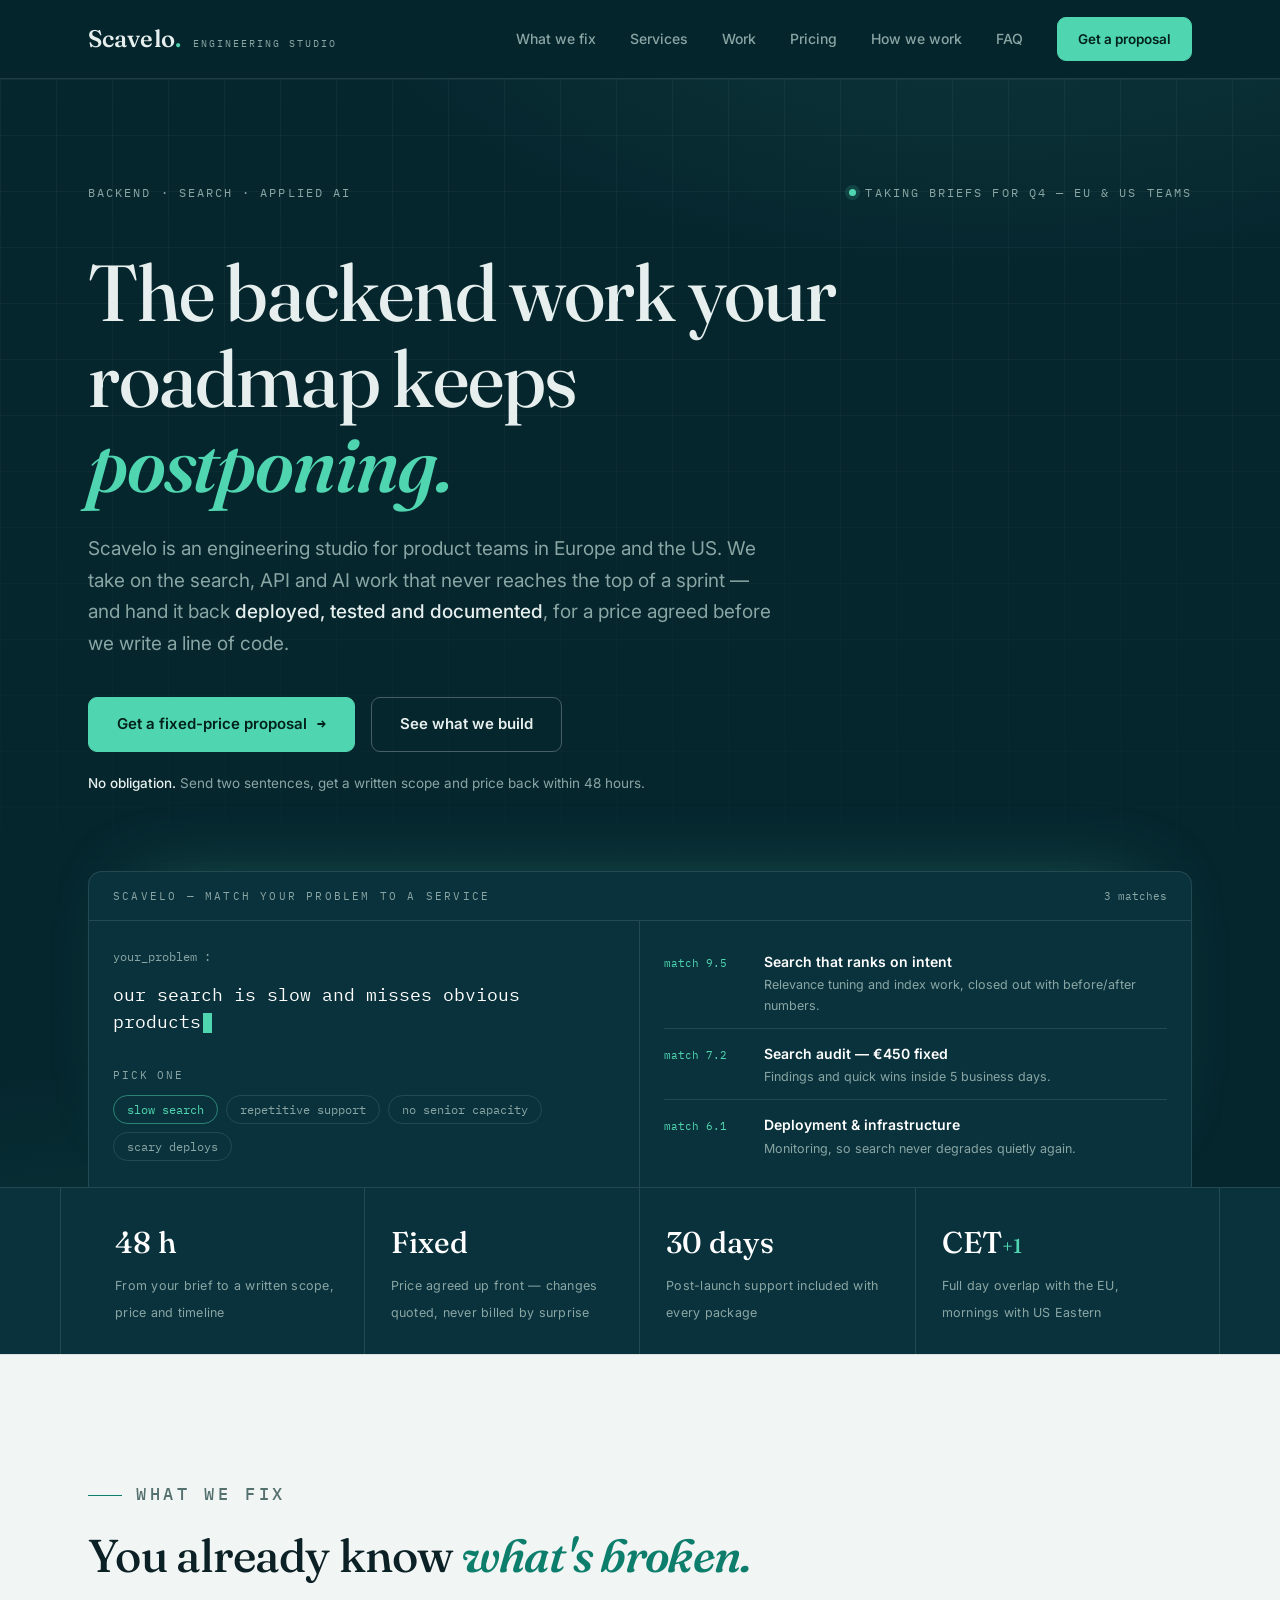
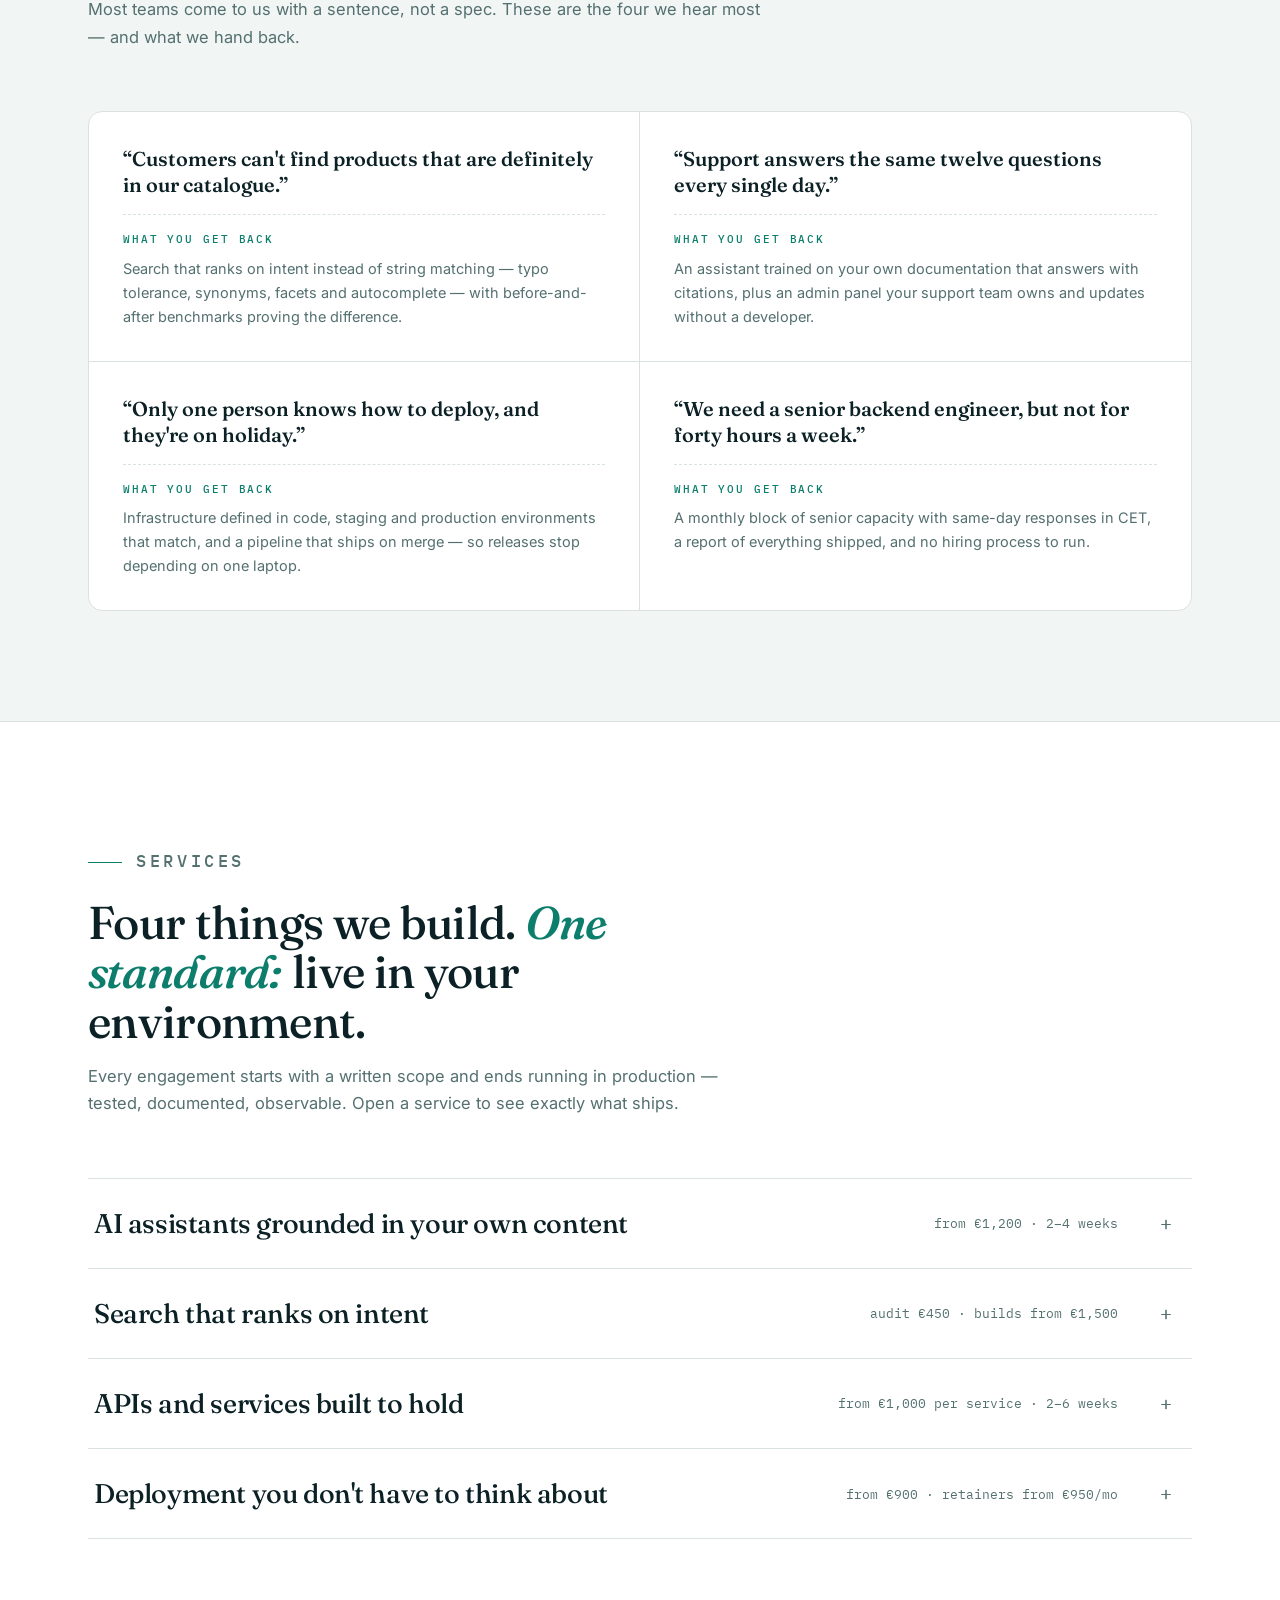
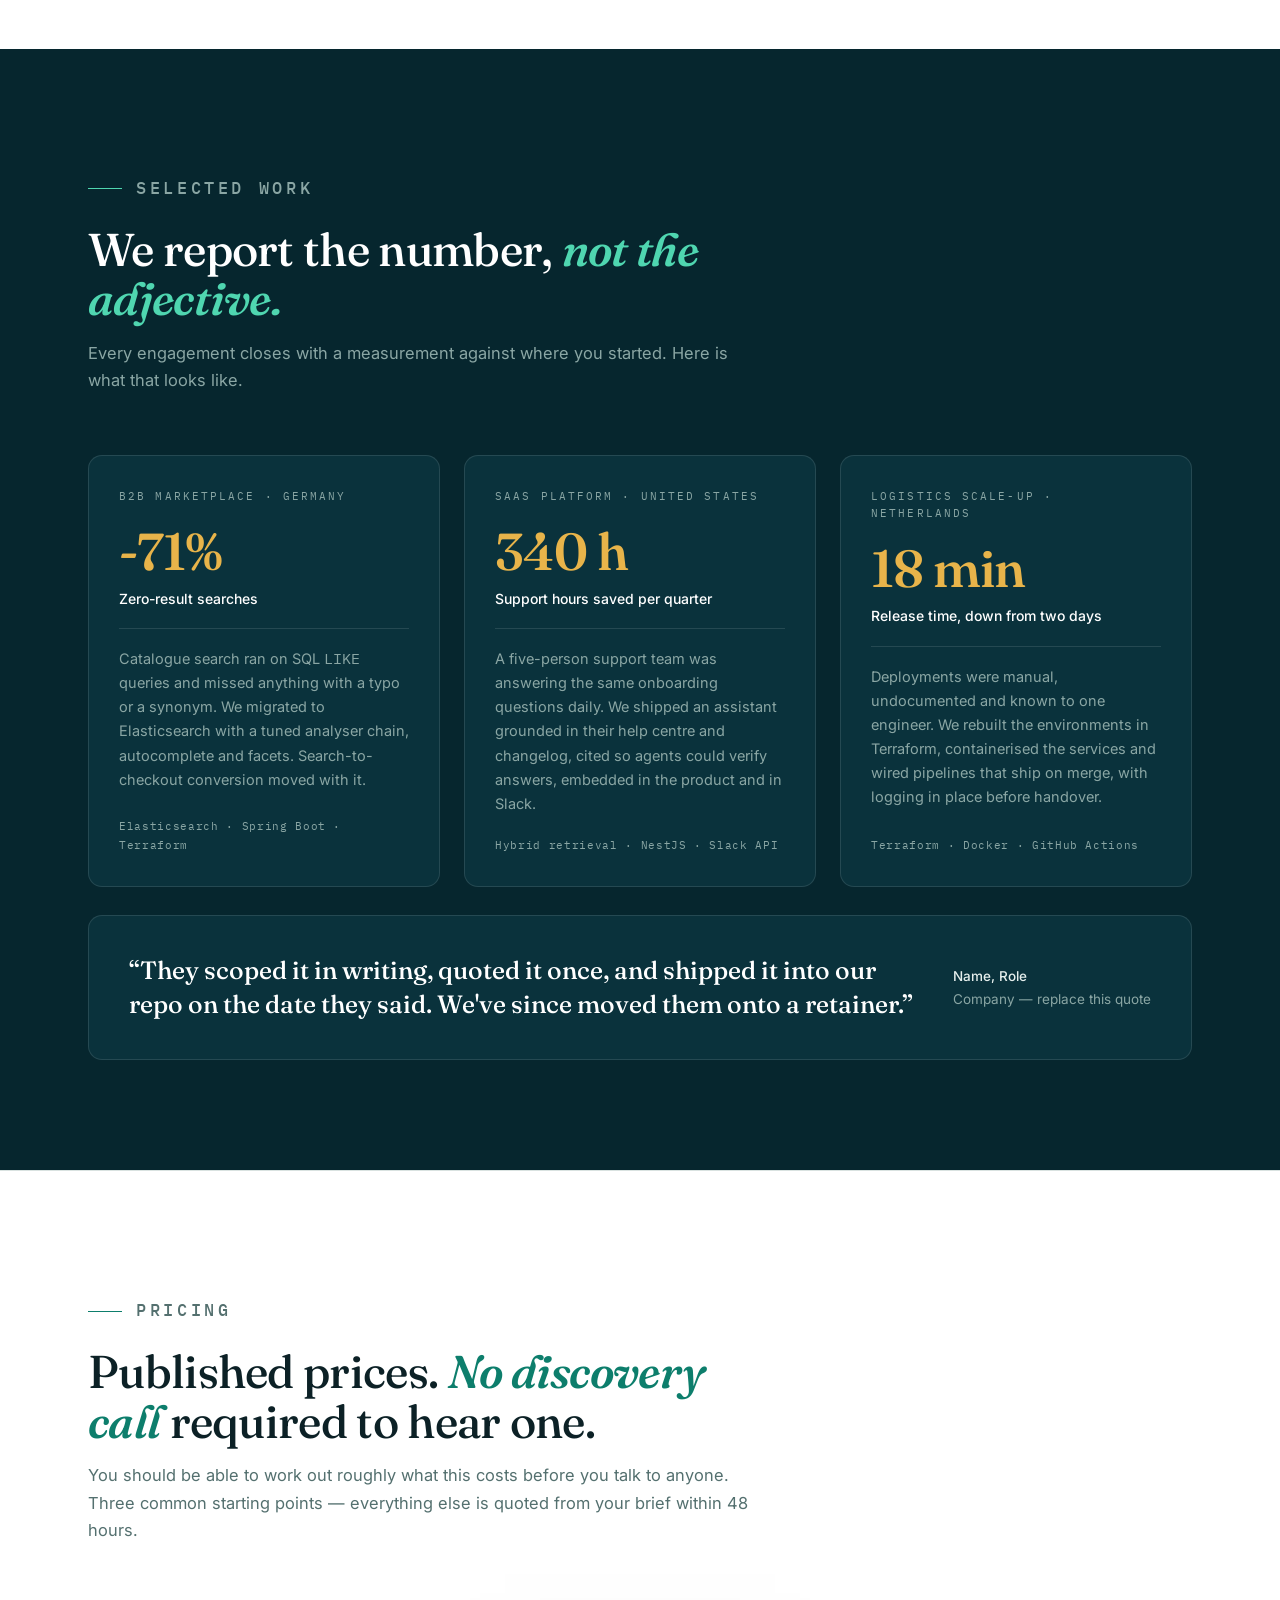
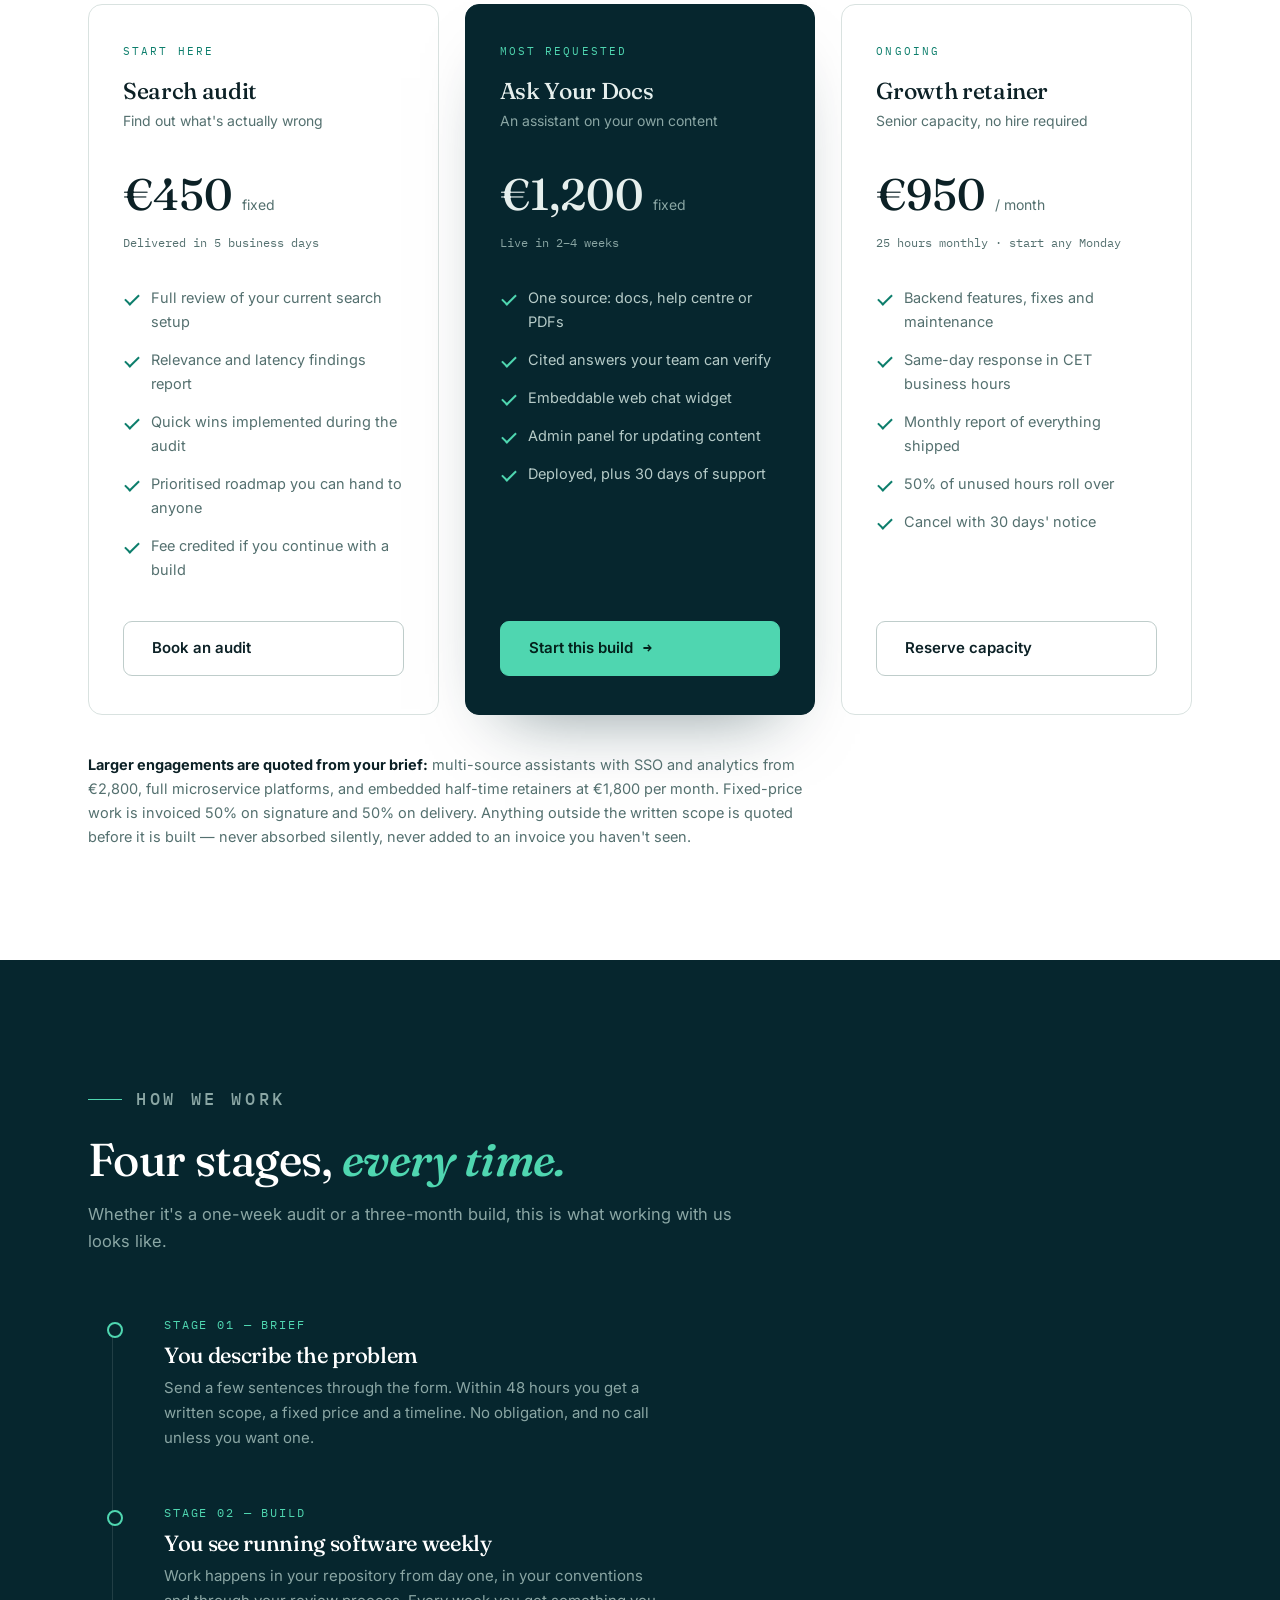
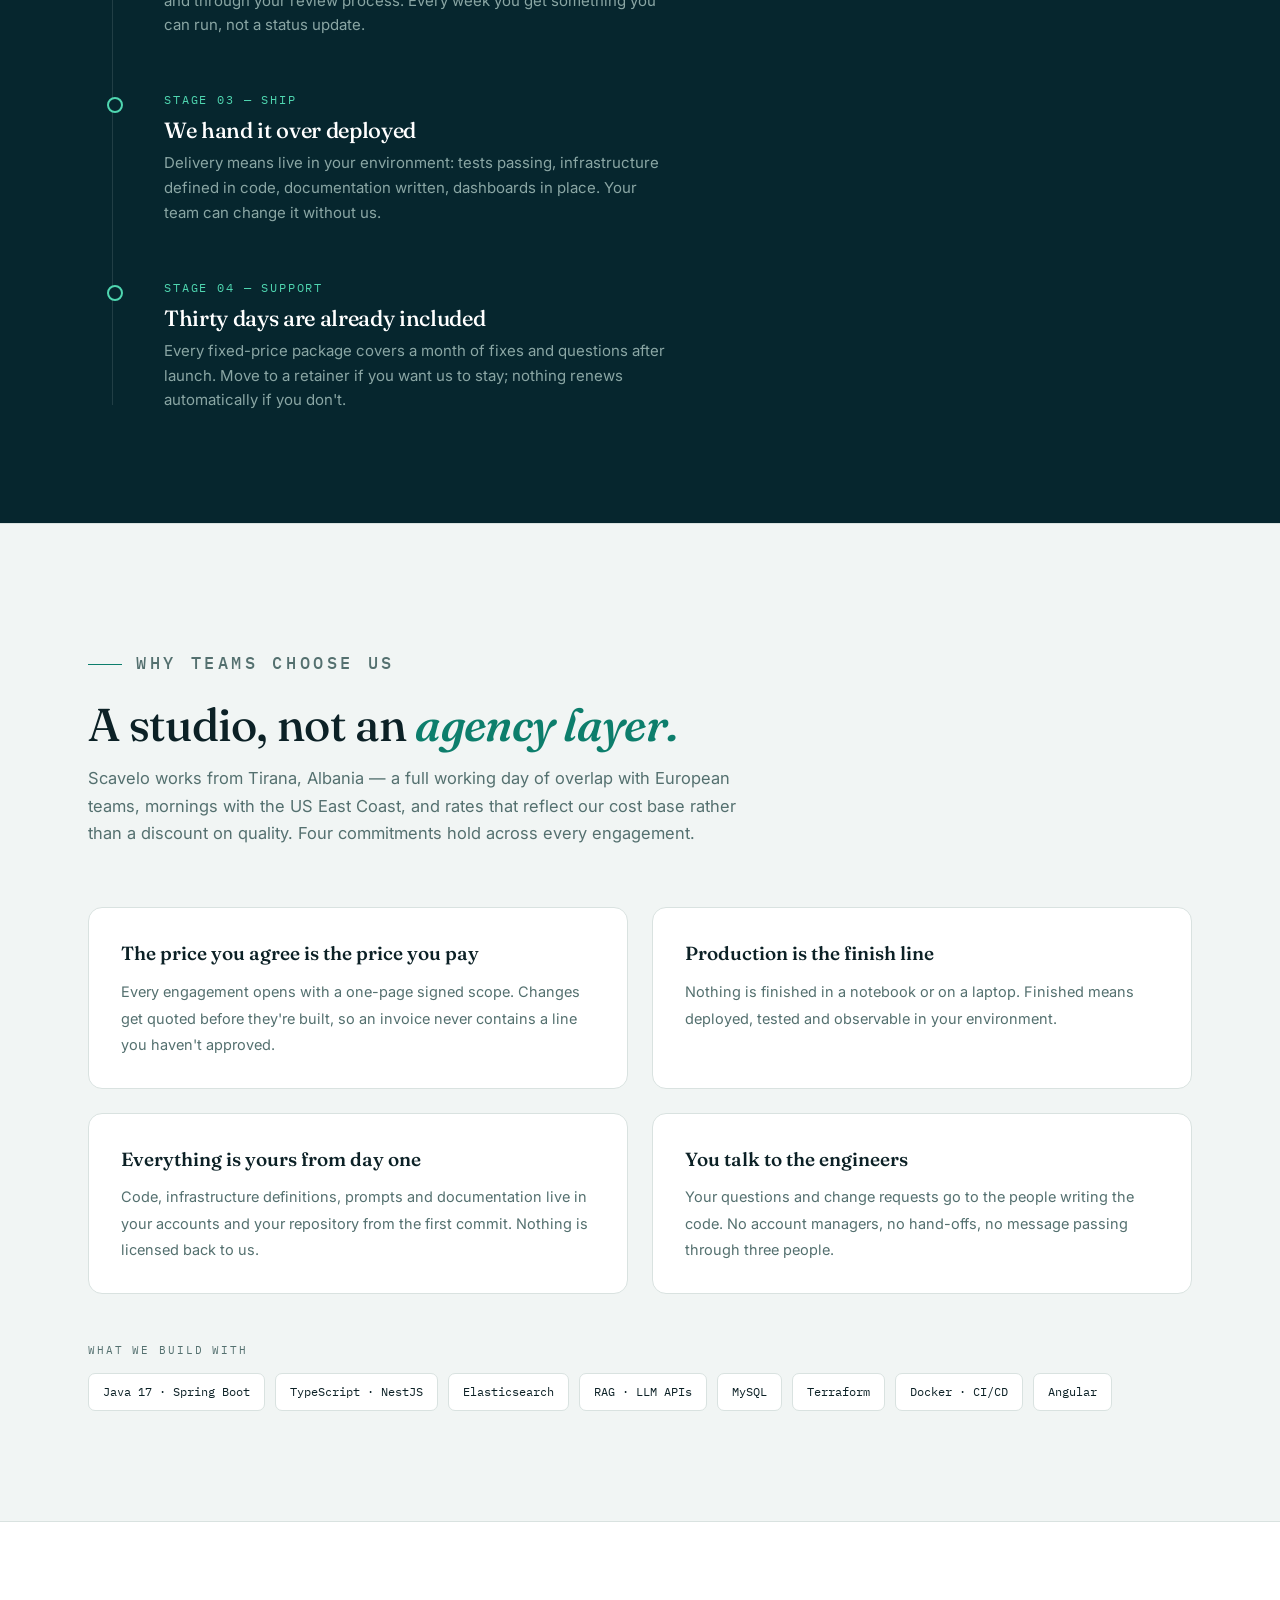
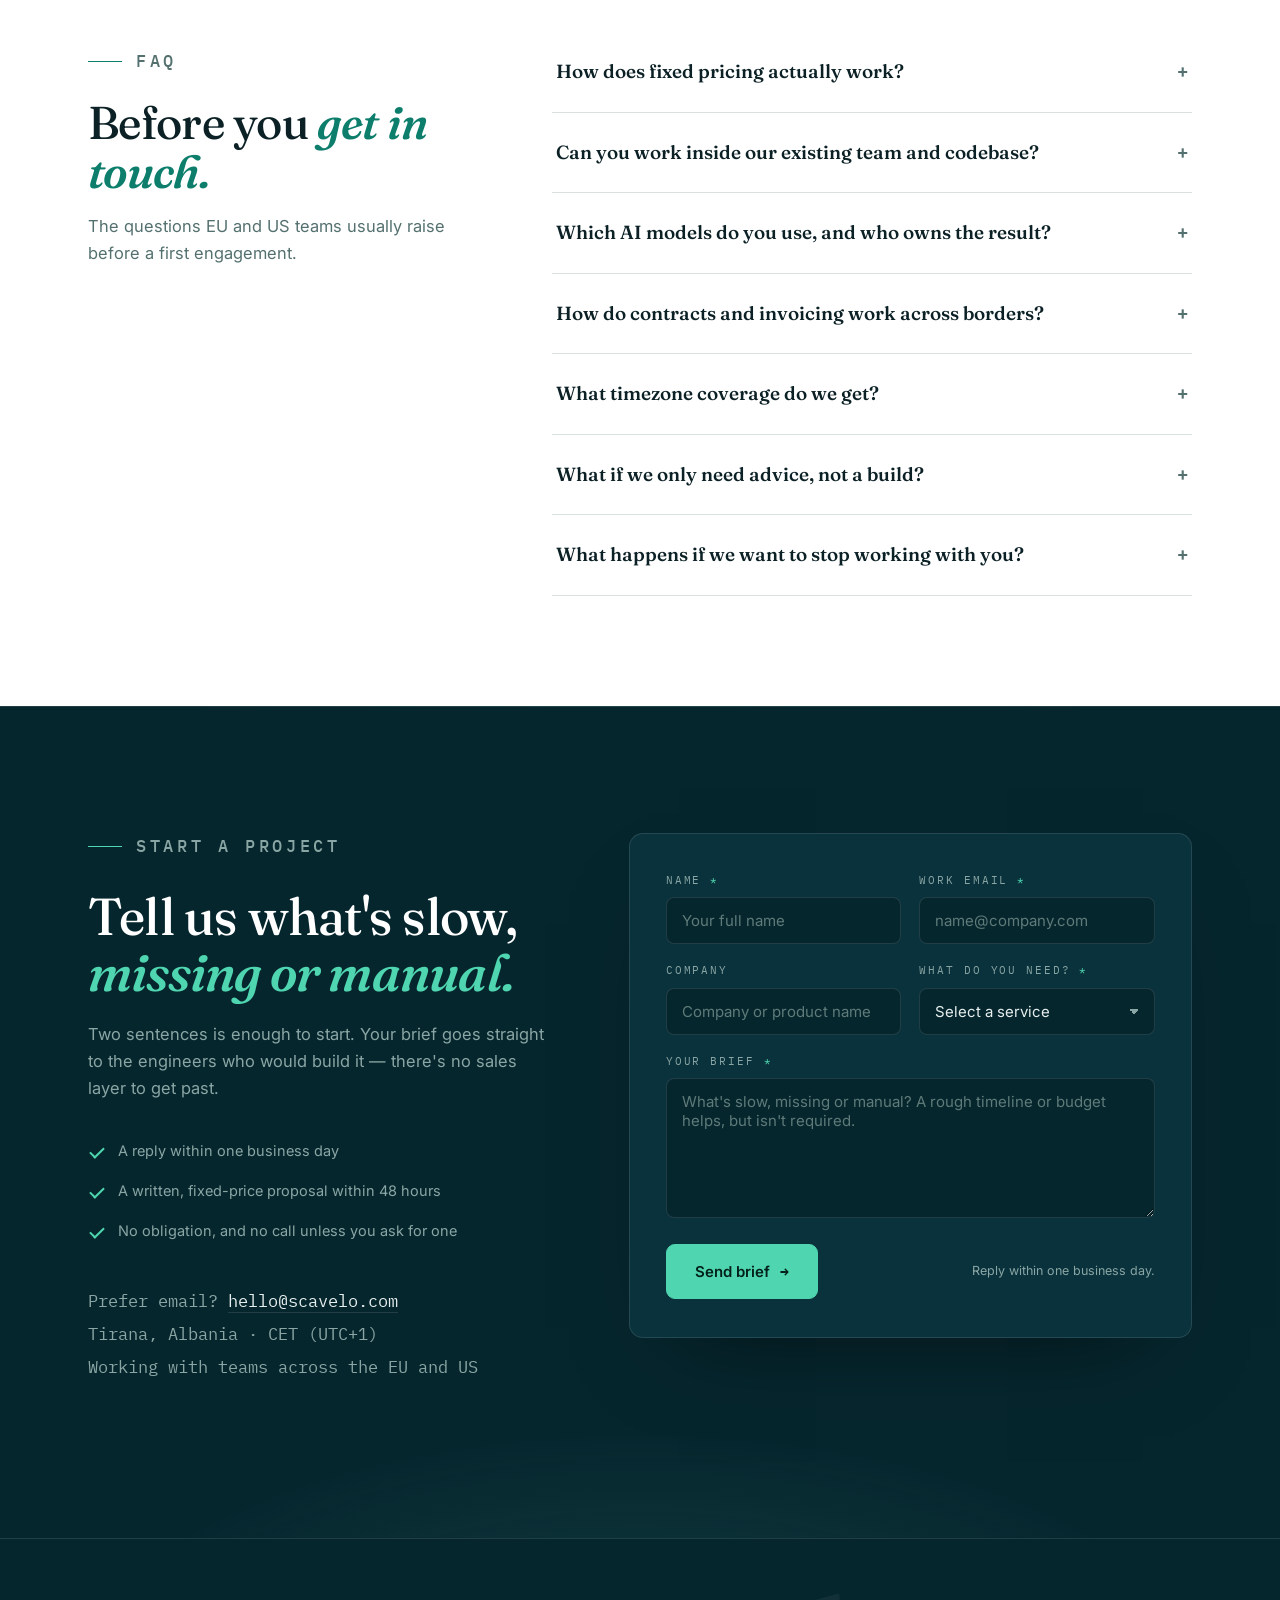
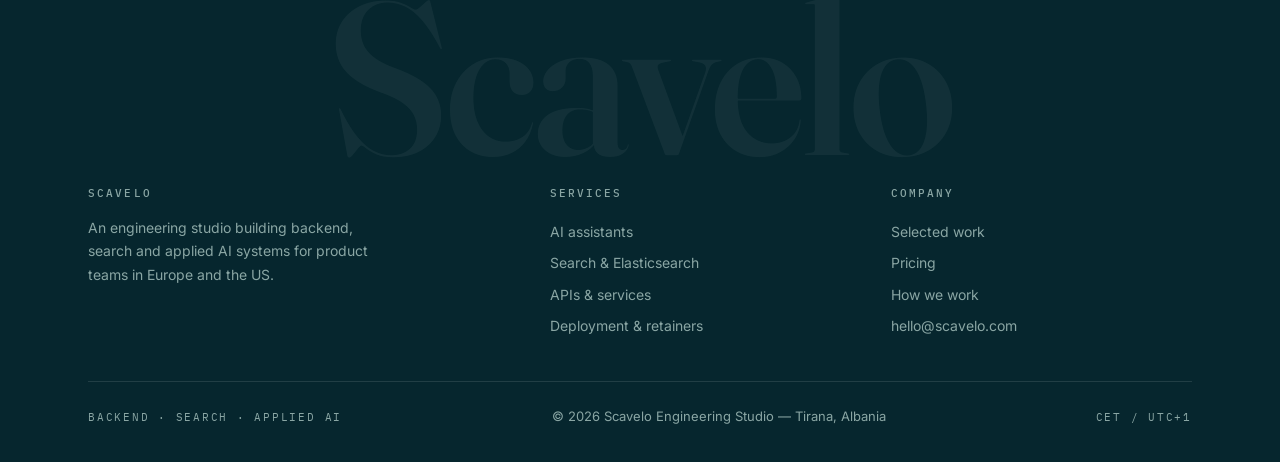
==== Index.html @ 456941ba "Rename Scavelo.html to Index.html" ====
<!DOCTYPE html>
<html lang="en">
<head>
<meta charset="UTF-8">
<meta name="viewport" content="width=device-width, initial-scale=1.0">
<title>Scavelo — Backend, Search &amp; AI Engineering for Product Teams</title>
<meta name="description" content="Scavelo is an engineering studio building production APIs, Elasticsearch search, and retrieval-grounded AI for EU and US product teams. Fixed scope. Fixed price. Shipped to production.">
<meta property="og:title" content="Scavelo — Backend, Search &amp; AI Engineering Studio">
<meta property="og:description" content="Production APIs, search that ranks, and AI assistants grounded in your own content. Fixed scope, fixed price, deployed.">
<meta property="og:type" content="website">
<link rel="preconnect" href="https://fonts.googleapis.com">
<link rel="preconnect" href="https://fonts.gstatic.com" crossorigin>
<link href="https://fonts.googleapis.com/css2?family=Fraunces:opsz,wght@9..144,480;9..144,560&family=Inter:wght@400;500;600&family=IBM+Plex+Mono:wght@400;500&display=swap" rel="stylesheet">
<style>
:root{
  --deep:#06262E;
  --deep-2:#0A323C;
  --deep-3:#0E3E4A;
  --light:#F1F5F4;
  --white:#FFFFFF;
  --t-dark:#E6EFED;
  --t-dark-mute:#8AA6A4;
  --t-light:#0C2126;
  --t-light-mute:#54706F;
  --line-d:rgba(230,239,237,.12);
  --line-l:#D9E2E0;
  --mint:#4FD6B0;
  --teal:#0D7E6C;
  --teal-deep:#0A6455;
  --amber:#E8B44A;      /* results only — never decoration */
  --r:14px;
}
*{margin:0;padding:0;box-sizing:border-box}
html{scroll-behavior:smooth}
body{
  background:var(--deep);color:var(--t-dark);
  font-family:'Inter',system-ui,sans-serif;font-size:16px;line-height:1.66;
  -webkit-font-smoothing:antialiased;text-rendering:optimizeLegibility;
}
h1,h2,h3{font-family:'Fraunces',Georgia,serif;font-weight:480;line-height:1.08;letter-spacing:-0.015em}
h1 em,h2 em{font-style:italic;font-weight:560;color:var(--mint)}
.light h1 em,.light h2 em{color:var(--teal)}
.mono{font-family:'IBM Plex Mono',monospace}
.wrap{max-width:1160px;margin:0 auto;padding:0 28px}
:focus-visible{outline:2.5px solid var(--mint);outline-offset:3px;border-radius:4px}
.light :focus-visible{outline-color:var(--teal)}
.sr{position:absolute;width:1px;height:1px;overflow:hidden;clip:rect(0 0 0 0);white-space:nowrap}

.eyebrow{
  font-family:'IBM Plex Mono',monospace;font-size:11.5px;font-weight:500;
  letter-spacing:.22em;text-transform:uppercase;color:var(--t-dark-mute);
  display:flex;align-items:center;gap:14px;
}
.eyebrow::before{content:"";width:34px;height:1px;background:var(--mint);flex:none}
.light .eyebrow{color:var(--t-light-mute)}
.light .eyebrow::before{background:var(--teal)}

.btn{
  display:inline-flex;align-items:center;gap:10px;text-decoration:none;cursor:pointer;
  font-weight:600;font-size:15px;padding:14px 28px;border-radius:9px;
  transition:transform .15s ease,background .18s ease,border-color .18s ease;
  font-family:'Inter',sans-serif;
}
.btn:active{transform:translateY(1px)}
.btn .arrow{transition:transform .18s ease;font-family:'IBM Plex Mono',monospace}
.btn:hover .arrow{transform:translateX(4px)}
.btn.primary{background:var(--mint);color:#03211B;border:1px solid var(--mint)}
.btn.primary:hover{background:#6BE3C2;border-color:#6BE3C2}
.btn.outline-d{background:transparent;color:var(--t-dark);border:1px solid rgba(230,239,237,.28)}
.btn.outline-d:hover{border-color:var(--t-dark)}
.btn.teal{background:var(--teal);color:#fff;border:1px solid var(--teal)}
.btn.teal:hover{background:var(--teal-deep);border-color:var(--teal-deep)}
.btn.outline-l{background:transparent;color:var(--t-light);border:1px solid #BFCDCB}
.btn.outline-l:hover{border-color:var(--t-light)}

.reveal{opacity:0;transform:translateY(16px);transition:opacity .6s ease,transform .6s ease}
.reveal.in{opacity:1;transform:none}
@media(prefers-reduced-motion:reduce){.reveal{opacity:1;transform:none;transition:none}}

/* ============ header ============ */
header{
  position:sticky;top:0;z-index:80;
  background:rgba(6,38,46,.88);backdrop-filter:blur(12px);
  border-bottom:1px solid var(--line-d);
}
.nav{display:flex;align-items:center;justify-content:space-between;height:78px}
.wordmark{display:flex;align-items:baseline;gap:12px;text-decoration:none;color:var(--t-dark)}
.wordmark .mark{font-family:'Fraunces',serif;font-weight:560;font-size:24px;letter-spacing:.005em}
.wordmark .mark i{font-style:normal;color:var(--mint)}
.wordmark .desc{font-family:'IBM Plex Mono',monospace;font-size:10px;letter-spacing:.2em;text-transform:uppercase;color:var(--t-dark-mute)}
@media(max-width:880px){.wordmark .desc{display:none}}
.nav-links{display:flex;gap:34px;align-items:center}
.nav-links a:not(.btn){color:var(--t-dark-mute);text-decoration:none;font-size:14px;font-weight:500;transition:color .15s ease}
.nav-links a:not(.btn):hover{color:var(--t-dark)}
.nav-links .btn{padding:10px 20px;font-size:13.5px}
@media(max-width:860px){.nav-links a:not(.btn){display:none}}

/* ============ hero ============ */
.hero{
  position:relative;padding:104px 0 0;overflow:hidden;
  background:
    radial-gradient(1100px 500px at 78% -10%, rgba(79,214,176,.10), transparent 60%),
    radial-gradient(700px 380px at 8% 110%, rgba(13,126,108,.14), transparent 60%),
    var(--deep);
}
.hero::before{
  content:"";position:absolute;inset:0;pointer-events:none;
  background-image:
    linear-gradient(rgba(230,239,237,.05) 1px, transparent 1px),
    linear-gradient(90deg, rgba(230,239,237,.05) 1px, transparent 1px);
  background-size:56px 56px;
  mask-image:linear-gradient(to bottom, rgba(0,0,0,.9), transparent 88%);
}
.hero .wrap{position:relative}
.hero .kicker{display:flex;justify-content:space-between;align-items:center;flex-wrap:wrap;gap:10px;margin-bottom:48px}
.hero .kicker .mono{font-size:11.5px;letter-spacing:.18em;text-transform:uppercase;color:var(--t-dark-mute)}
.hero .kicker .live{display:inline-flex;align-items:center;gap:9px}
.hero .kicker .live::before{content:"";width:7px;height:7px;border-radius:50%;background:var(--mint);box-shadow:0 0 0 4px rgba(79,214,176,.15);flex:none}
.hero h1{font-size:clamp(40px,6.2vw,80px);max-width:16ch;margin-bottom:26px}
.hero .lede{font-size:clamp(16.5px,1.5vw,19px);color:var(--t-dark-mute);max-width:58ch;margin-bottom:38px}
.hero .lede strong{color:var(--t-dark);font-weight:500}
.hero .actions{display:flex;gap:16px;flex-wrap:wrap;align-items:center;margin-bottom:20px}
.hero .reassure{font-size:13.5px;color:var(--t-dark-mute);margin-bottom:76px}
.hero .reassure b{color:var(--t-dark);font-weight:500}

/* console — the signature element */
.console{
  background:var(--deep-2);border:1px solid var(--line-d);border-radius:var(--r) var(--r) 0 0;
  border-bottom:none;box-shadow:0 -30px 80px -50px rgba(79,214,176,.35);overflow:hidden;
}
.console-head{display:flex;align-items:center;justify-content:space-between;gap:16px;padding:15px 24px;border-bottom:1px solid var(--line-d);flex-wrap:wrap}
.console-head .label{font-family:'IBM Plex Mono',monospace;font-size:11px;letter-spacing:.2em;text-transform:uppercase;color:var(--t-dark-mute)}
.console-head .meta{font-family:'IBM Plex Mono',monospace;font-size:11px;color:var(--t-dark-mute)}
.console-body{display:grid;grid-template-columns:1fr 1fr;min-height:250px}
@media(max-width:820px){.console-body{grid-template-columns:1fr}}
.console-q{padding:26px 24px;border-right:1px solid var(--line-d);display:flex;flex-direction:column}
@media(max-width:820px){.console-q{border-right:none;border-bottom:1px solid var(--line-d)}}
.console-q .prompt{font-family:'IBM Plex Mono',monospace;font-size:12px;color:var(--t-dark-mute);margin-bottom:14px}
.query-line{font-family:'IBM Plex Mono',monospace;font-size:clamp(15px,1.6vw,18px);color:#fff;line-height:1.5;min-height:3.2em}
.caret{display:inline-block;width:9px;height:1.1em;background:var(--mint);vertical-align:text-bottom;animation:blink 1.05s steps(1) infinite;margin-left:2px}
@keyframes blink{50%{opacity:0}}
.try{margin-top:auto;padding-top:22px}
.try p{font-family:'IBM Plex Mono',monospace;font-size:10.5px;letter-spacing:.18em;text-transform:uppercase;color:var(--t-dark-mute);margin-bottom:10px}
.try-row{display:flex;flex-wrap:wrap;gap:8px}
.try-btn{
  font-family:'IBM Plex Mono',monospace;font-size:11.5px;color:var(--t-dark-mute);
  background:transparent;border:1px solid var(--line-d);border-radius:20px;padding:6px 13px;
  cursor:pointer;transition:color .15s ease,border-color .15s ease;
}
.try-btn:hover,.try-btn[aria-pressed="true"]{color:var(--mint);border-color:rgba(79,214,176,.5)}
.hits{list-style:none;padding:16px 24px}
.hit{padding:11px 0;border-bottom:1px solid var(--line-d);opacity:0;transform:translateX(8px);transition:opacity .4s ease,transform .4s ease;display:grid;grid-template-columns:86px 1fr;gap:14px;align-items:baseline}
.hit.show{opacity:1;transform:none}
.hit:last-child{border-bottom:none}
.hit .score{font-family:'IBM Plex Mono',monospace;font-size:11px;color:var(--mint)}
.hit .title{font-weight:600;font-size:14px;color:#fff}
.hit .snip{display:block;color:var(--t-dark-mute);font-size:12.5px;margin-top:1px}
@media(prefers-reduced-motion:reduce){.caret{animation:none}.hit{opacity:1;transform:none;transition:none}}

/* commitments strip */
.commit{background:var(--deep-2);border-top:1px solid var(--line-d)}
.commit .wrap{display:grid;grid-template-columns:repeat(4,1fr);border-left:1px solid var(--line-d);border-right:1px solid var(--line-d)}
@media(max-width:820px){.commit .wrap{grid-template-columns:repeat(2,1fr)}}
.commit-cell{padding:30px 26px;border-right:1px solid var(--line-d)}
.commit-cell:last-child{border-right:none}
@media(max-width:820px){.commit-cell:nth-child(2){border-right:none}.commit-cell:nth-child(-n+2){border-bottom:1px solid var(--line-d)}}
.commit-cell b{display:block;font-family:'Fraunces',serif;font-weight:480;font-size:30px;color:#fff;margin-bottom:4px}
.commit-cell b i{font-style:normal;color:var(--mint);font-size:20px}
.commit-cell span{font-size:12.5px;color:var(--t-dark-mute);letter-spacing:.02em}

/* ============ shared section furniture ============ */
section{padding:110px 0}
.light{background:var(--light);color:var(--t-light)}
.sec-head{max-width:680px;margin-bottom:60px}
.sec-head h2{font-size:clamp(30px,4vw,46px);margin-top:22px}
.sec-head p{margin-top:16px;font-size:16.5px;color:var(--t-light-mute)}
.dark-sec .sec-head p{color:var(--t-dark-mute)}
.dark-sec .sec-head h2{color:#fff}

/* ============ symptoms ============ */
#symptoms{background:var(--light);border-top:1px solid var(--line-l)}
.sym-grid{display:grid;grid-template-columns:repeat(2,1fr);gap:0;border:1px solid var(--line-l);border-radius:var(--r);overflow:hidden;background:var(--white)}
@media(max-width:820px){.sym-grid{grid-template-columns:1fr}}
.sym{padding:34px 34px 32px;border-right:1px solid var(--line-l);border-bottom:1px solid var(--line-l)}
.sym:nth-child(2n){border-right:none}
.sym:nth-last-child(-n+2){border-bottom:none}
@media(max-width:820px){.sym{border-right:none}.sym:last-child{border-bottom:none}.sym:nth-last-child(2){border-bottom:1px solid var(--line-l)}}
.sym q{display:block;font-family:'Fraunces',serif;font-weight:560;font-size:20px;line-height:1.3;color:var(--t-light);quotes:"“" "”"}
.sym .fix{margin-top:16px;padding-top:16px;border-top:1px dashed var(--line-l);font-size:14.5px;color:var(--t-light-mute)}
.sym .fix b{display:block;font-family:'IBM Plex Mono',monospace;font-size:10.5px;letter-spacing:.18em;text-transform:uppercase;color:var(--teal);margin-bottom:8px;font-weight:500}

/* ============ services ============ */
#services{background:var(--white);border-top:1px solid var(--line-l)}
.svc-list{border-top:1px solid var(--line-l)}
.svc{border-bottom:1px solid var(--line-l)}
.svc-row{
  width:100%;display:grid;grid-template-columns:1fr auto 40px;gap:28px;align-items:center;
  padding:30px 6px;background:none;border:none;cursor:pointer;text-align:left;
  font-family:inherit;color:inherit;transition:background .15s ease;
}
.svc-row:hover{background:rgba(13,126,108,.05)}
.svc-row h3{font-size:clamp(20px,2.4vw,27px);font-weight:480}
.svc-row .for{font-family:'IBM Plex Mono',monospace;font-size:12.5px;color:var(--t-light-mute);white-space:nowrap}
.svc-row .pm{font-family:'IBM Plex Mono',monospace;font-size:20px;color:var(--t-light-mute);text-align:center;transition:transform .25s ease,color .2s ease}
.svc.open .svc-row .pm{transform:rotate(45deg);color:var(--teal)}
@media(max-width:760px){.svc-row{grid-template-columns:1fr 40px;gap:10px}.svc-row .for{display:none}}
.svc-detail{max-height:0;overflow:hidden;transition:max-height .4s ease}
.svc.open .svc-detail{max-height:640px}
.svc-detail-inner{display:grid;grid-template-columns:1.2fr .8fr;gap:48px;padding:6px 6px 40px}
@media(max-width:760px){.svc-detail-inner{grid-template-columns:1fr;gap:24px}}
.svc-detail p{color:var(--t-light-mute);font-size:15.5px}
.svc-detail .box{background:var(--light);border:1px solid var(--line-l);border-radius:10px;padding:22px 24px}
.svc-detail .box .h{font-family:'IBM Plex Mono',monospace;font-size:10.5px;letter-spacing:.18em;text-transform:uppercase;color:var(--teal);margin-bottom:12px}
.svc-detail .box li{list-style:none;font-size:13.5px;color:var(--t-light-mute);padding:5px 0 5px 20px;position:relative}
.svc-detail .box li::before{content:"—";position:absolute;left:0;color:var(--teal)}
.svc-detail .cta-line{margin-top:22px;display:flex;gap:18px;align-items:center;flex-wrap:wrap}
.svc-detail .cta-line .mono{font-size:12.5px;color:var(--t-light-mute)}

/* ============ proof / case studies ============ */
#proof{background:var(--deep)}
.cases{display:grid;grid-template-columns:repeat(3,1fr);gap:24px}
@media(max-width:960px){.cases{grid-template-columns:1fr}}
.case{background:var(--deep-2);border:1px solid var(--line-d);border-radius:var(--r);padding:32px 30px;display:flex;flex-direction:column}
.case .sector{font-family:'IBM Plex Mono',monospace;font-size:10.5px;letter-spacing:.2em;text-transform:uppercase;color:var(--t-dark-mute);margin-bottom:20px}
.case .figure{font-family:'Fraunces',serif;font-weight:560;font-size:52px;line-height:1;color:var(--amber);letter-spacing:-.02em}
.case .figure-label{font-size:14px;color:#fff;margin-top:10px;font-weight:500}
.case .body{margin-top:18px;padding-top:18px;border-top:1px solid var(--line-d);font-size:14.5px;color:var(--t-dark-mute);flex:1}
.case .stack{margin-top:20px;font-family:'IBM Plex Mono',monospace;font-size:11px;color:var(--t-dark-mute);letter-spacing:.06em}
.quote-band{margin-top:28px;background:var(--deep-2);border:1px solid var(--line-d);border-radius:var(--r);padding:38px 40px;display:grid;grid-template-columns:1fr auto;gap:34px;align-items:center}
@media(max-width:820px){.quote-band{grid-template-columns:1fr;gap:22px;padding:30px 26px}}
.quote-band blockquote{font-family:'Fraunces',serif;font-weight:480;font-size:clamp(19px,2.3vw,25px);line-height:1.35;color:#fff}
.quote-band .attrib{font-size:13.5px;color:var(--t-dark-mute);white-space:nowrap}
.quote-band .attrib b{display:block;color:var(--t-dark);font-weight:500}

/* ============ pricing ============ */
#pricing{background:var(--white);border-top:1px solid var(--line-l)}
.plans{display:grid;grid-template-columns:repeat(3,1fr);gap:26px;align-items:stretch}
@media(max-width:960px){.plans{grid-template-columns:1fr}}
.plan{border:1px solid var(--line-l);border-radius:var(--r);padding:38px 34px;display:flex;flex-direction:column;background:var(--white)}
.plan.featured{background:var(--deep);color:var(--t-dark);border-color:var(--deep);box-shadow:0 34px 70px -40px rgba(6,38,46,.55)}
.plan .tag{font-family:'IBM Plex Mono',monospace;font-size:10.5px;letter-spacing:.2em;text-transform:uppercase;color:var(--teal);margin-bottom:18px}
.plan.featured .tag{color:var(--mint)}
.plan h3{font-size:23px}
.plan .sub{font-size:14px;color:var(--t-light-mute);margin-top:5px}
.plan.featured .sub{color:var(--t-dark-mute)}
.plan .price{font-family:'Fraunces',serif;font-weight:480;font-size:44px;margin:26px 0 2px}
.plan .price small{font-family:'Inter',sans-serif;font-size:14px;font-weight:400;color:var(--t-light-mute)}
.plan.featured .price small{color:var(--t-dark-mute)}
.plan .lead-time{font-family:'IBM Plex Mono',monospace;font-size:12px;color:var(--t-light-mute)}
.plan.featured .lead-time{color:var(--t-dark-mute)}
.plan ul{list-style:none;margin:26px 0 32px;flex:1}
.plan li{font-size:14.5px;color:var(--t-light-mute);padding:7px 0 7px 28px;position:relative}
.plan.featured li{color:#B6CBC8}
.plan li::before{content:"";position:absolute;left:2px;top:15px;width:12px;height:6px;border-left:2px solid var(--teal);border-bottom:2px solid var(--teal);transform:rotate(-45deg)}
.plan.featured li::before{border-color:var(--mint)}
.pricing-note{margin-top:38px;font-size:14.5px;color:var(--t-light-mute);max-width:80ch}
.pricing-note b{color:var(--t-light)}

/* ============ process ============ */
#process{background:var(--deep)}
.timeline{position:relative;max-width:820px;margin-left:24px}
.timeline::before{content:"";position:absolute;left:0;top:8px;bottom:8px;width:1px;background:var(--line-d)}
.t-step{position:relative;padding:0 0 52px 52px}
.t-step:last-child{padding-bottom:0}
.t-step::before{content:"";position:absolute;left:-5.5px;top:7px;width:12px;height:12px;border-radius:50%;background:var(--deep);border:2px solid var(--mint)}
.t-step .k{font-family:'IBM Plex Mono',monospace;font-size:11.5px;color:var(--mint);letter-spacing:.16em;text-transform:uppercase;display:block;margin-bottom:10px}
.t-step h3{font-size:22px;color:#fff;margin-bottom:8px;font-weight:480}
.t-step p{font-size:15px;color:var(--t-dark-mute);max-width:56ch}

/* ============ studio ============ */
#studio{background:var(--light);border-top:1px solid var(--line-l)}
.pr-grid{display:grid;grid-template-columns:repeat(2,1fr);gap:24px}
@media(max-width:820px){.pr-grid{grid-template-columns:1fr}}
.principle{background:var(--white);border:1px solid var(--line-l);border-radius:var(--r);padding:30px 32px}
.principle b{display:block;font-family:'Fraunces',serif;font-weight:560;font-size:19px;margin-bottom:8px}
.principle span{color:var(--t-light-mute);font-size:14.5px}
.stack-label{font-family:'IBM Plex Mono',monospace;font-size:10.5px;letter-spacing:.18em;text-transform:uppercase;color:var(--t-light-mute);margin-top:48px;margin-bottom:14px}
.chips{display:flex;flex-wrap:wrap;gap:10px}
.chip{font-family:'IBM Plex Mono',monospace;font-size:12px;border:1px solid var(--line-l);border-radius:7px;padding:8px 14px;color:var(--t-light);background:var(--white)}

/* ============ FAQ ============ */
#faq{background:var(--white);border-top:1px solid var(--line-l)}
.faq-cols{display:grid;grid-template-columns:.9fr 1.5fr;gap:80px;align-items:start}
@media(max-width:880px){.faq-cols{grid-template-columns:1fr;gap:40px}}
.faq-cols .sec-head{margin-bottom:0;position:sticky;top:110px}
@media(max-width:880px){.faq-cols .sec-head{position:static}}
.faq-item{border-bottom:1px solid var(--line-l)}
.faq-item summary{cursor:pointer;list-style:none;display:flex;justify-content:space-between;align-items:center;gap:22px;padding:24px 4px;font-family:'Fraunces',serif;font-weight:560;font-size:19px}
.faq-item summary::-webkit-details-marker{display:none}
.faq-item summary .ind{font-family:'IBM Plex Mono',monospace;font-size:19px;color:var(--t-light-mute);transition:transform .22s ease;flex:none}
.faq-item[open] summary .ind{transform:rotate(45deg);color:var(--teal)}
.faq-item .a{padding:0 4px 26px;color:var(--t-light-mute);font-size:15px;max-width:62ch}

/* ============ contact ============ */
#contact{
  background:
    radial-gradient(900px 420px at 50% 120%, rgba(79,214,176,.14), transparent 65%),
    var(--deep);
  padding:126px 0;border-top:1px solid var(--line-d);
}
#contact .grid{display:grid;grid-template-columns:.9fr 1.1fr;gap:80px;align-items:start}
@media(max-width:920px){#contact .grid{grid-template-columns:1fr;gap:56px}}
#contact h2{font-size:clamp(32px,4.6vw,52px);margin:24px 0 20px;color:#fff}
#contact .side p{color:var(--t-dark-mute);font-size:16.5px;max-width:46ch;margin-bottom:28px}
#contact .assure{list-style:none;margin-top:8px}
#contact .assure li{color:var(--t-dark-mute);font-size:14.5px;padding:8px 0 8px 30px;position:relative}
#contact .assure li::before{content:"";position:absolute;left:2px;top:16px;width:12px;height:6px;border-left:2px solid var(--mint);border-bottom:2px solid var(--mint);transform:rotate(-45deg)}
#contact .direct{font-family:'IBM Plex Mono',monospace;font-size:12.5px;color:var(--t-dark-mute);margin-top:34px;line-height:2}
#contact .direct a{color:var(--t-dark);text-decoration:none;border-bottom:1px solid var(--line-d)}
#contact .direct a:hover{border-color:var(--t-dark)}

.form-card{background:var(--deep-2);border:1px solid var(--line-d);border-radius:var(--r);padding:38px 36px;box-shadow:0 40px 90px -50px rgba(0,0,0,.6)}
@media(max-width:560px){.form-card{padding:28px 22px}}
.f-row{display:grid;grid-template-columns:1fr 1fr;gap:18px}
@media(max-width:560px){.f-row{grid-template-columns:1fr}}
.f-group{margin-bottom:18px}
.f-group label{display:block;font-family:'IBM Plex Mono',monospace;font-size:10.5px;letter-spacing:.18em;text-transform:uppercase;color:var(--t-dark-mute);margin-bottom:8px}
.f-group label .req{color:var(--mint)}
.f-group input,.f-group select,.f-group textarea{
  width:100%;background:var(--deep);border:1px solid var(--line-d);border-radius:8px;
  color:var(--t-dark);font-family:'Inter',sans-serif;font-size:15px;padding:13px 15px;transition:border-color .15s ease;
}
.f-group select{appearance:none;background-image:linear-gradient(45deg,transparent 50%,var(--t-dark-mute) 50%),linear-gradient(135deg,var(--t-dark-mute) 50%,transparent 50%);background-position:calc(100% - 20px) 50%,calc(100% - 15px) 50%;background-size:5px 5px;background-repeat:no-repeat}
.f-group textarea{min-height:140px;resize:vertical}
.f-group input:focus,.f-group select:focus,.f-group textarea:focus{outline:none;border-color:var(--mint)}
.f-group input::placeholder,.f-group textarea::placeholder{color:#5E7B79}
.f-foot{display:flex;justify-content:space-between;align-items:center;gap:16px;flex-wrap:wrap;margin-top:6px}
.f-foot .hint{font-size:12.5px;color:var(--t-dark-mute)}
.f-error{display:none;color:#FFB4A0;font-size:13.5px;margin-top:14px}
.f-error.show{display:block}

footer{background:var(--deep);border-top:1px solid var(--line-d);overflow:hidden}
footer .big{font-family:'Fraunces',serif;font-weight:560;color:rgba(230,239,237,.055);font-size:clamp(90px,17vw,240px);line-height:.9;text-align:center;padding-top:40px;user-select:none;letter-spacing:-0.02em}
footer .cols{display:grid;grid-template-columns:1.4fr 1fr 1fr;gap:40px;padding:10px 0 40px;border-bottom:1px solid var(--line-d)}
@media(max-width:760px){footer .cols{grid-template-columns:1fr 1fr;gap:30px}}
footer .cols h4{font-family:'IBM Plex Mono',monospace;font-size:10.5px;letter-spacing:.2em;text-transform:uppercase;color:var(--t-dark-mute);font-weight:500;margin-bottom:14px}
footer .cols a{display:block;color:var(--t-dark-mute);text-decoration:none;font-size:14px;padding:4px 0;transition:color .15s ease}
footer .cols a:hover{color:var(--t-dark)}
footer .cols p{color:var(--t-dark-mute);font-size:14px;max-width:34ch}
footer .row{display:flex;justify-content:space-between;flex-wrap:wrap;gap:14px;align-items:center;padding:24px 0 34px;color:var(--t-dark-mute);font-size:13px}
footer .row .mono{font-size:11px;letter-spacing:.16em;text-transform:uppercase}
</style>
</head>
<body>

<header>
  <div class="wrap nav">
    <a class="wordmark" href="#top" aria-label="Scavelo home">
      <span class="mark">Scavelo<i>.</i></span>
      <span class="desc">Engineering Studio</span>
    </a>
    <nav class="nav-links" aria-label="Main">
      <a href="#symptoms">What we fix</a>
      <a href="#services">Services</a>
      <a href="#proof">Work</a>
      <a href="#pricing">Pricing</a>
      <a href="#process">How we work</a>
      <a href="#faq">FAQ</a>
      <a class="btn primary" href="#contact">Get a proposal</a>
    </nav>
  </div>
</header>

<main id="top">

<!-- ================= HERO ================= -->
<div class="hero">
  <div class="wrap">
    <div class="kicker">
      <span class="mono">Backend · Search · Applied AI</span>
      <span class="mono live">Taking briefs for Q4 — EU &amp; US teams</span>
    </div>
    <h1>The backend work your roadmap keeps <em>postponing.</em></h1>
    <p class="lede">Scavelo is an engineering studio for product teams in Europe and the US. We take on the search, API and AI work that never reaches the top of a sprint — and hand it back <strong>deployed, tested and documented</strong>, for a price agreed before we write a line of code.</p>
    <div class="actions">
      <a class="btn primary" href="#contact">Get a fixed-price proposal <span class="arrow">→</span></a>
      <a class="btn outline-d" href="#services">See what we build</a>
    </div>
    <p class="reassure"><b>No obligation.</b> Send two sentences, get a written scope and price back within 48 hours.</p>

    <div class="console">
      <div class="console-head">
        <span class="label">scavelo — match your problem to a service</span>
        <span class="meta" id="meta">— matches</span>
      </div>
      <div class="console-body">
        <div class="console-q">
          <p class="prompt">your_problem :</p>
          <p class="query-line"><span id="q"></span><span class="caret" aria-hidden="true"></span></p>
          <div class="try">
            <p>Pick one</p>
            <div class="try-row" id="try-row" role="group" aria-label="Example problems"></div>
          </div>
        </div>
        <ul class="hits" id="hits" aria-live="polite"></ul>
      </div>
    </div>
  </div>
</div>

<div class="commit">
  <div class="wrap">
    <div class="commit-cell"><b>48 h</b><span>From your brief to a written scope, price and timeline</span></div>
    <div class="commit-cell"><b>Fixed</b><span>Price agreed up front — changes quoted, never billed by surprise</span></div>
    <div class="commit-cell"><b>30 days</b><span>Post-launch support included with every package</span></div>
    <div class="commit-cell"><b>CET<i>+1</i></b><span>Full day overlap with the EU, mornings with US Eastern</span></div>
  </div>
</div>

<!-- ================= SYMPTOMS ================= -->
<section id="symptoms" class="light">
  <div class="wrap">
    <div class="sec-head reveal">
      <p class="eyebrow">What we fix</p>
      <h2>You already know <em>what's broken.</em></h2>
      <p>Most teams come to us with a sentence, not a spec. These are the four we hear most — and what we hand back.</p>
    </div>
    <div class="sym-grid reveal">
      <div class="sym">
        <q>Customers can't find products that are definitely in our catalogue.</q>
        <div class="fix"><b>What you get back</b>Search that ranks on intent instead of string matching — typo tolerance, synonyms, facets and autocomplete — with before-and-after benchmarks proving the difference.</div>
      </div>
      <div class="sym">
        <q>Support answers the same twelve questions every single day.</q>
        <div class="fix"><b>What you get back</b>An assistant trained on your own documentation that answers with citations, plus an admin panel your support team owns and updates without a developer.</div>
      </div>
      <div class="sym">
        <q>Only one person knows how to deploy, and they're on holiday.</q>
        <div class="fix"><b>What you get back</b>Infrastructure defined in code, staging and production environments that match, and a pipeline that ships on merge — so releases stop depending on one laptop.</div>
      </div>
      <div class="sym">
        <q>We need a senior backend engineer, but not for forty hours a week.</q>
        <div class="fix"><b>What you get back</b>A monthly block of senior capacity with same-day responses in CET, a report of everything shipped, and no hiring process to run.</div>
      </div>
    </div>
  </div>
</section>

<!-- ================= SERVICES ================= -->
<section id="services" class="light">
  <div class="wrap">
    <div class="sec-head reveal">
      <p class="eyebrow">Services</p>
      <h2>Four things we build. <em>One standard:</em> live in your environment.</h2>
      <p>Every engagement starts with a written scope and ends running in production — tested, documented, observable. Open a service to see exactly what ships.</p>
    </div>
    <div class="svc-list reveal">

      <div class="svc" id="svc-1">
        <button class="svc-row" aria-expanded="false" aria-controls="svc-1-d">
          <h3>AI assistants grounded in your own content</h3>
          <span class="for">from €1,200 · 2–4 weeks</span>
          <span class="pm" aria-hidden="true">+</span>
        </button>
        <div class="svc-detail" id="svc-1-d">
          <div class="svc-detail-inner">
            <div>
              <p>An assistant that answers from your help centre, PDFs and internal wikis — with citations, so your team can verify every response. Built on hybrid retrieval, which means answers stay tied to your documents instead of inventing plausible-sounding ones. Your support team keeps it current through an admin panel; no developer required.</p>
              <div class="cta-line">
                <a class="btn teal" href="#contact">Scope this build <span class="arrow">→</span></a>
                <span class="mono">Ships as a web widget or a Slack bot</span>
              </div>
            </div>
            <div class="box"><p class="h">What ships</p><ul>
              <li>Document ingestion pipeline</li>
              <li>Hybrid retrieval with cited answers</li>
              <li>Embeddable chat widget or Slack app</li>
              <li>Admin panel for content updates</li>
              <li>Provider-agnostic model layer</li>
              <li>Deployed, plus 30 days of support</li>
            </ul></div>
          </div>
        </div>
      </div>

      <div class="svc" id="svc-2">
        <button class="svc-row" aria-expanded="false" aria-controls="svc-2-d">
          <h3>Search that ranks on intent</h3>
          <span class="for">audit €450 · builds from €1,500</span>
          <span class="pm" aria-hidden="true">+</span>
        </button>
        <div class="svc-detail" id="svc-2-d">
          <div class="svc-detail-inner">
            <div>
              <p>For product search that is slow, irrelevant, or still running on SQL <span class="mono">LIKE</span> queries. Start with a fixed-price audit — you get a findings report, quick wins implemented on the spot, and a prioritised roadmap in five business days. Or go straight to a full Elasticsearch build with relevance tuning, autocomplete, typo tolerance and faceted filtering. Either way, you get the numbers before and after.</p>
              <div class="cta-line">
                <a class="btn teal" href="#contact">Book an audit <span class="arrow">→</span></a>
                <span class="mono">Audit delivered in 5 business days</span>
              </div>
            </div>
            <div class="box"><p class="h">What ships</p><ul>
              <li>Relevance &amp; latency findings report</li>
              <li>Query and index optimisation</li>
              <li>Autocomplete, typo tolerance, facets</li>
              <li>SQL-to-Elasticsearch migration</li>
              <li>Log analytics &amp; Kibana dashboards</li>
              <li>Measured before/after benchmarks</li>
            </ul></div>
          </div>
        </div>
      </div>

      <div class="svc" id="svc-3">
        <button class="svc-row" aria-expanded="false" aria-controls="svc-3-d">
          <h3>APIs and services built to hold</h3>
          <span class="for">from €1,000 per service · 2–6 weeks</span>
          <span class="pm" aria-hidden="true">+</span>
        </button>
        <div class="svc-detail" id="svc-3-d">
          <div class="svc-detail-inner">
            <div>
              <p>Production REST and gRPC services in Spring Boot or NestJS, built inside your repository and following your conventions from the first commit. Schema design, authentication and OpenAPI documentation are part of the deliverable, not a change request — and every service arrives containerised with its pipeline already wired.</p>
              <div class="cta-line">
                <a class="btn teal" href="#contact">Get a quote <span class="arrow">→</span></a>
                <span class="mono">Built in your repo, in your conventions</span>
              </div>
            </div>
            <div class="box"><p class="h">What ships</p><ul>
              <li>Spring Boot (Java 17) or NestJS</li>
              <li>REST / gRPC, auth, rate limiting</li>
              <li>MySQL schema design &amp; optimisation</li>
              <li>OpenAPI documentation</li>
              <li>Automated test suite</li>
              <li>Dockerised, CI/CD included</li>
            </ul></div>
          </div>
        </div>
      </div>

      <div class="svc" id="svc-4">
        <button class="svc-row" aria-expanded="false" aria-controls="svc-4-d">
          <h3>Deployment you don't have to think about</h3>
          <span class="for">from €900 · retainers from €950/mo</span>
          <span class="pm" aria-hidden="true">+</span>
        </button>
        <div class="svc-detail" id="svc-4-d">
          <div class="svc-detail-inner">
            <div>
              <p>From a hand-managed server to infrastructure anyone on your team can rebuild: Terraform-provisioned environments, containerised applications, pipelines that ship on merge, and centralised logging so failures surface before customers report them. Afterwards, a monthly retainer gives you senior backend capacity without a full-time hire — same-day responses in CET hours and a monthly report of what shipped.</p>
              <div class="cta-line">
                <a class="btn teal" href="#contact">Talk about capacity <span class="arrow">→</span></a>
                <span class="mono">Foundation set up in 1–2 weeks</span>
              </div>
            </div>
            <div class="box"><p class="h">What ships</p><ul>
              <li>Terraform infrastructure as code</li>
              <li>Matching staging + production</li>
              <li>CI/CD pipelines (GitHub Actions)</li>
              <li>Centralised logs &amp; dashboards</li>
              <li>Retainers at 10 / 25 / 50 h per month</li>
              <li>50% of unused hours roll over</li>
            </ul></div>
          </div>
        </div>
      </div>

    </div>
  </div>
</section>
<!-- ================= PROOF =================
     ⚠ REPLACE BEFORE PUBLISHING — these three cards and the quote below are
     templates showing the right SHAPE (one number, one sentence of context,
     the stack). Swap in real client results, or delete any card you can't
     back up. Publishing invented numbers is the fastest way to lose a
     technical buyer. If you have no case studies yet, keep one card and
     retitle this section "How we measure a result". -->
<section id="proof" class="dark-sec">
  <div class="wrap">
    <div class="sec-head reveal">
      <p class="eyebrow">Selected work</p>
      <h2>We report the number, <em>not the adjective.</em></h2>
      <p>Every engagement closes with a measurement against where you started. Here is what that looks like.</p>
    </div>
    <div class="cases reveal">
      <div class="case">
        <p class="sector">B2B marketplace · Germany</p>
        <p class="figure">-71%</p>
        <p class="figure-label">Zero-result searches</p>
        <p class="body">Catalogue search ran on SQL <span class="mono">LIKE</span> queries and missed anything with a typo or a synonym. We migrated to Elasticsearch with a tuned analyser chain, autocomplete and facets. Search-to-checkout conversion moved with it.</p>
        <p class="stack">Elasticsearch · Spring Boot · Terraform</p>
      </div>
      <div class="case">
        <p class="sector">SaaS platform · United States</p>
        <p class="figure">340 h</p>
        <p class="figure-label">Support hours saved per quarter</p>
        <p class="body">A five-person support team was answering the same onboarding questions daily. We shipped an assistant grounded in their help centre and changelog, cited so agents could verify answers, embedded in the product and in Slack.</p>
        <p class="stack">Hybrid retrieval · NestJS · Slack API</p>
      </div>
      <div class="case">
        <p class="sector">Logistics scale-up · Netherlands</p>
        <p class="figure">18 min</p>
        <p class="figure-label">Release time, down from two days</p>
        <p class="body">Deployments were manual, undocumented and known to one engineer. We rebuilt the environments in Terraform, containerised the services and wired pipelines that ship on merge, with logging in place before handover.</p>
        <p class="stack">Terraform · Docker · GitHub Actions</p>
      </div>
    </div>
    <div class="quote-band reveal">
      <blockquote>“They scoped it in writing, quoted it once, and shipped it into our repo on the date they said. We've since moved them onto a retainer.”</blockquote>
      <p class="attrib"><b>Name, Role</b>Company — replace this quote</p>
    </div>
  </div>
</section>

<!-- ================= PRICING ================= -->
<section id="pricing" class="light">
  <div class="wrap">
    <div class="sec-head reveal">
      <p class="eyebrow">Pricing</p>
      <h2>Published prices. <em>No discovery call</em> required to hear one.</h2>
      <p>You should be able to work out roughly what this costs before you talk to anyone. Three common starting points — everything else is quoted from your brief within 48 hours.</p>
    </div>
    <div class="plans reveal">
      <div class="plan">
        <p class="tag">Start here</p>
        <h3>Search audit</h3>
        <p class="sub">Find out what's actually wrong</p>
        <p class="price">€450 <small>fixed</small></p>
        <p class="lead-time">Delivered in 5 business days</p>
        <ul>
          <li>Full review of your current search setup</li>
          <li>Relevance and latency findings report</li>
          <li>Quick wins implemented during the audit</li>
          <li>Prioritised roadmap you can hand to anyone</li>
          <li>Fee credited if you continue with a build</li>
        </ul>
        <a class="btn outline-l" href="#contact">Book an audit</a>
      </div>
      <div class="plan featured">
        <p class="tag">Most requested</p>
        <h3>Ask Your Docs</h3>
        <p class="sub">An assistant on your own content</p>
        <p class="price">€1,200 <small>fixed</small></p>
        <p class="lead-time">Live in 2–4 weeks</p>
        <ul>
          <li>One source: docs, help centre or PDFs</li>
          <li>Cited answers your team can verify</li>
          <li>Embeddable web chat widget</li>
          <li>Admin panel for updating content</li>
          <li>Deployed, plus 30 days of support</li>
        </ul>
        <a class="btn primary" href="#contact">Start this build <span class="arrow">→</span></a>
      </div>
      <div class="plan">
        <p class="tag">Ongoing</p>
        <h3>Growth retainer</h3>
        <p class="sub">Senior capacity, no hire required</p>
        <p class="price">€950 <small>/ month</small></p>
        <p class="lead-time">25 hours monthly · start any Monday</p>
        <ul>
          <li>Backend features, fixes and maintenance</li>
          <li>Same-day response in CET business hours</li>
          <li>Monthly report of everything shipped</li>
          <li>50% of unused hours roll over</li>
          <li>Cancel with 30 days' notice</li>
        </ul>
        <a class="btn outline-l" href="#contact">Reserve capacity</a>
      </div>
    </div>
    <p class="pricing-note reveal"><b>Larger engagements are quoted from your brief:</b> multi-source assistants with SSO and analytics from €2,800, full microservice platforms, and embedded half-time retainers at €1,800 per month. Fixed-price work is invoiced 50% on signature and 50% on delivery. Anything outside the written scope is quoted before it is built — never absorbed silently, never added to an invoice you haven't seen.</p>
  </div>
</section>

<!-- ================= PROCESS ================= -->
<section id="process" class="dark-sec">
  <div class="wrap">
    <div class="sec-head reveal">
      <p class="eyebrow">How we work</p>
      <h2>Four stages, <em>every time.</em></h2>
      <p>Whether it's a one-week audit or a three-month build, this is what working with us looks like.</p>
    </div>
    <div class="timeline reveal">
      <div class="t-step">
        <span class="k">Stage 01 — Brief</span>
        <h3>You describe the problem</h3>
        <p>Send a few sentences through the form. Within 48 hours you get a written scope, a fixed price and a timeline. No obligation, and no call unless you want one.</p>
      </div>
      <div class="t-step">
        <span class="k">Stage 02 — Build</span>
        <h3>You see running software weekly</h3>
        <p>Work happens in your repository from day one, in your conventions and through your review process. Every week you get something you can run, not a status update.</p>
      </div>
      <div class="t-step">
        <span class="k">Stage 03 — Ship</span>
        <h3>We hand it over deployed</h3>
        <p>Delivery means live in your environment: tests passing, infrastructure defined in code, documentation written, dashboards in place. Your team can change it without us.</p>
      </div>
      <div class="t-step">
        <span class="k">Stage 04 — Support</span>
        <h3>Thirty days are already included</h3>
        <p>Every fixed-price package covers a month of fixes and questions after launch. Move to a retainer if you want us to stay; nothing renews automatically if you don't.</p>
      </div>
    </div>
  </div>
</section>

<!-- ================= STUDIO ================= -->
<section id="studio" class="light">
  <div class="wrap">
    <div class="sec-head reveal">
      <p class="eyebrow">Why teams choose us</p>
      <h2>A studio, not an <em>agency layer.</em></h2>
      <p>Scavelo works from Tirana, Albania — a full working day of overlap with European teams, mornings with the US East Coast, and rates that reflect our cost base rather than a discount on quality. Four commitments hold across every engagement.</p>
    </div>
    <div class="pr-grid reveal">
      <div class="principle"><b>The price you agree is the price you pay</b><span>Every engagement opens with a one-page signed scope. Changes get quoted before they're built, so an invoice never contains a line you haven't approved.</span></div>
      <div class="principle"><b>Production is the finish line</b><span>Nothing is finished in a notebook or on a laptop. Finished means deployed, tested and observable in your environment.</span></div>
      <div class="principle"><b>Everything is yours from day one</b><span>Code, infrastructure definitions, prompts and documentation live in your accounts and your repository from the first commit. Nothing is licensed back to us.</span></div>
      <div class="principle"><b>You talk to the engineers</b><span>Your questions and change requests go to the people writing the code. No account managers, no hand-offs, no message passing through three people.</span></div>
    </div>
    <p class="stack-label reveal">What we build with</p>
    <div class="chips reveal" aria-label="Technology stack">
      <span class="chip">Java 17 · Spring Boot</span>
      <span class="chip">TypeScript · NestJS</span>
      <span class="chip">Elasticsearch</span>
      <span class="chip">RAG · LLM APIs</span>
      <span class="chip">MySQL</span>
      <span class="chip">Terraform</span>
      <span class="chip">Docker · CI/CD</span>
      <span class="chip">Angular</span>
    </div>
  </div>
</section>

<!-- ================= FAQ ================= -->
<section id="faq" class="light">
  <div class="wrap faq-cols">
    <div class="sec-head reveal">
      <p class="eyebrow">FAQ</p>
      <h2>Before you <em>get in touch.</em></h2>
      <p>The questions EU and US teams usually raise before a first engagement.</p>
    </div>
    <div class="reveal">
      <details class="faq-item">
        <summary>How does fixed pricing actually work? <span class="ind">+</span></summary>
        <div class="a">Send a brief and you get back a one-page scope covering deliverables, price and timeline. Work starts on a 50% deposit and the balance is due on delivery. Anything outside that written scope is quoted separately before it's built, so the final invoice matches the number you agreed.</div>
      </details>
      <details class="faq-item">
        <summary>Can you work inside our existing team and codebase? <span class="ind">+</span></summary>
        <div class="a">Yes — most engagements happen inside a client's repository, following their branching model, conventions and review process. If those foundations don't exist yet, setting them up is exactly what the deployment package covers.</div>
      </details>
      <details class="faq-item">
        <summary>Which AI models do you use, and who owns the result? <span class="ind">+</span></summary>
        <div class="a">Assistants are built provider-agnostic — OpenAI, Anthropic, or open-weight models hosted in your own infrastructure — chosen against your data-privacy requirements and budget. You own the code, prompts and pipelines outright, and you can switch providers later without a rebuild.</div>
      </details>
      <details class="faq-item">
        <summary>How do contracts and invoicing work across borders? <span class="ind">+</span></summary>
        <div class="a">We invoice as a registered business in Albania, in EUR or USD, by bank transfer or Wise. Contracts can be signed under your jurisdiction's standard contractor agreement, and NDAs are welcome before you share anything.</div>
      </details>
      <details class="faq-item">
        <summary>What timezone coverage do we get? <span class="ind">+</span></summary>
        <div class="a">Tirana is CET (UTC+1): a full working-day overlap with EU teams and roughly 09:00–13:00 Eastern with the US. Retainer clients get a guaranteed same-day response during CET business hours.</div>
      </details>
      <details class="faq-item">
        <summary>What if we only need advice, not a build? <span class="ind">+</span></summary>
        <div class="a">The €450 search audit works as a standalone engagement, and one-off architecture reviews can be arranged. Plenty of clients start there, take the roadmap to their own team, and come back later — or don't. Both are fine.</div>
      </details>
      <details class="faq-item">
        <summary>What happens if we want to stop working with you? <span class="ind">+</span></summary>
        <div class="a">Everything already lives in your accounts, so there is nothing to migrate or hand over. Retainers cancel with 30 days' notice, and fixed-price projects have no ongoing commitment once the 30 days of support end.</div>
      </details>
    </div>
  </div>
</section>

<!-- ================= CONTACT ================= -->
<section id="contact">
  <div class="wrap grid">
    <div class="side reveal">
      <p class="eyebrow">Start a project</p>
      <h2>Tell us what's slow, <em>missing or manual.</em></h2>
      <p>Two sentences is enough to start. Your brief goes straight to the engineers who would build it — there's no sales layer to get past.</p>
      <ul class="assure">
        <li>A reply within one business day</li>
        <li>A written, fixed-price proposal within 48 hours</li>
        <li>No obligation, and no call unless you ask for one</li>
      </ul>
      <p class="direct">
        Prefer email? <a href="mailto:hello@scavelo.com">hello@scavelo.com</a><br>
        Tirana, Albania · CET (UTC+1)<br>
        Working with teams across the EU and US
      </p>
    </div>

    <form class="form-card reveal" id="brief-form" novalidate>
      <div class="f-row">
        <div class="f-group">
          <label for="f-name">Name <span class="req">*</span></label>
          <input type="text" id="f-name" name="name" placeholder="Your full name" required>
        </div>
        <div class="f-group">
          <label for="f-email">Work email <span class="req">*</span></label>
          <input type="email" id="f-email" name="email" placeholder="name@company.com" required>
        </div>
      </div>
      <div class="f-row">
        <div class="f-group">
          <label for="f-company">Company</label>
          <input type="text" id="f-company" name="company" placeholder="Company or product name">
        </div>
        <div class="f-group">
          <label for="f-interest">What do you need? <span class="req">*</span></label>
          <select id="f-interest" name="interest" required>
            <option value="" selected disabled>Select a service</option>
            <option>AI assistant on our content</option>
            <option>Search — audit or full build</option>
            <option>APIs &amp; services</option>
            <option>Deployment &amp; infrastructure</option>
            <option>Monthly retainer</option>
            <option>Not sure yet</option>
          </select>
        </div>
      </div>
      <div class="f-group">
        <label for="f-msg">Your brief <span class="req">*</span></label>
        <textarea id="f-msg" name="message" placeholder="What's slow, missing or manual? A rough timeline or budget helps, but isn't required." required></textarea>
      </div>
      <div class="f-foot">
        <button type="submit" class="btn primary">Send brief <span class="arrow">→</span></button>
        <span class="hint">Reply within one business day.</span>
      </div>
      <p class="f-error" id="f-error">Add your name, email, a service and a short brief, then send again.</p>
    </form>
  </div>
</section>

</main>

<footer>
  <div class="big" aria-hidden="true">Scavelo</div>
  <div class="wrap">
    <div class="cols">
      <div>
        <h4>Scavelo</h4>
        <p>An engineering studio building backend, search and applied AI systems for product teams in Europe and the US.</p>
      </div>
      <div>
        <h4>Services</h4>
        <a href="#services">AI assistants</a>
        <a href="#services">Search &amp; Elasticsearch</a>
        <a href="#services">APIs &amp; services</a>
        <a href="#services">Deployment &amp; retainers</a>
      </div>
      <div>
        <h4>Company</h4>
        <a href="#proof">Selected work</a>
        <a href="#pricing">Pricing</a>
        <a href="#process">How we work</a>
        <a href="mailto:hello@scavelo.com">hello@scavelo.com</a>
      </div>
    </div>
    <div class="row">
      <span class="mono">Backend · Search · Applied AI</span>
      <span>© 2026 Scavelo Engineering Studio — Tirana, Albania</span>
      <span class="mono">CET / UTC+1</span>
    </div>
  </div>
</footer>

<script>
/* ---- Hero console: matches a visitor's problem to a service ---- */
const scenarios = [
  { label:"slow search",
    q: "our search is slow and misses obvious products",
    hits: [
      {s:"match 9.5", t:"Search that ranks on intent", d:"Relevance tuning and index work, closed out with before/after numbers."},
      {s:"match 7.2", t:"Search audit — €450 fixed", d:"Findings and quick wins inside 5 business days."},
      {s:"match 6.1", t:"Deployment & infrastructure", d:"Monitoring, so search never degrades quietly again."}
    ]},
  { label:"repetitive support",
    q: "support answers the same questions every day",
    hits: [
      {s:"match 9.8", t:"AI assistant on your content", d:"Cited answers from your own docs — web widget or Slack bot, deployed."},
      {s:"match 7.9", t:"APIs & services", d:"The ingestion and retrieval backend behind it, built to production standard."},
      {s:"match 6.4", t:"Growth retainer", d:"Ongoing tuning as your documentation changes."}
    ]},
  { label:"no senior capacity",
    q: "we need senior backend help, not a full-time hire",
    hits: [
      {s:"match 9.2", t:"Growth retainer", d:"25 hours a month in CET from €950, cancel on 30 days' notice."},
      {s:"match 8.0", t:"APIs & services", d:"Fixed-price services: tested, documented, containerised."},
      {s:"match 6.6", t:"Deployment & infrastructure", d:"Terraform and CI/CD, so releases stop depending on one laptop."}
    ]},
  { label:"scary deploys",
    q: "only one person on the team can deploy safely",
    hits: [
      {s:"match 9.6", t:"Deployment & infrastructure", d:"Terraform environments, containers and pipelines that ship on merge."},
      {s:"match 7.4", t:"Growth retainer", d:"Senior cover so releases don't wait on one calendar."},
      {s:"match 6.2", t:"APIs & services", d:"Test suites that make deploying a non-event."}
    ]}
];

const qEl=document.getElementById('q'),hitsEl=document.getElementById('hits'),metaEl=document.getElementById('meta'),tryRow=document.getElementById('try-row');
const reduced=window.matchMedia('(prefers-reduced-motion: reduce)').matches;
let idx=0,timer=null,cycle=null;

scenarios.forEach((sc,i)=>{
  const b=document.createElement('button');
  b.type='button';b.className='try-btn';b.textContent=sc.label;
  b.setAttribute('aria-pressed','false');
  b.addEventListener('click',()=>{idx=i;play(true)});
  tryRow.appendChild(b);
});
function markActive(i){
  tryRow.querySelectorAll('.try-btn').forEach((b,n)=>b.setAttribute('aria-pressed',n===i?'true':'false'));
}
function renderHits(sc){
  hitsEl.innerHTML="";
  metaEl.textContent=sc.hits.length+" matches";
  sc.hits.forEach((h,i)=>{
    const li=document.createElement('li');li.className="hit";
    li.innerHTML='<span class="score">'+h.s+'</span><span><span class="title">'+h.t+'</span><span class="snip">'+h.d+'</span></span>';
    hitsEl.appendChild(li);
    if(reduced)li.classList.add('show');
    else setTimeout(()=>li.classList.add('show'),110+i*160);
  });
}
function play(manual){
  clearInterval(timer);clearTimeout(cycle);
  const i=idx%scenarios.length,sc=scenarios[i];
  markActive(i);
  if(!manual)idx++;
  if(reduced){qEl.textContent=sc.q;renderHits(sc);cycle=setTimeout(()=>{idx=i+1;play()},7500);return}
  hitsEl.innerHTML="";metaEl.textContent="— matches";
  let n=0;qEl.textContent="";
  timer=setInterval(()=>{
    qEl.textContent=sc.q.slice(0,++n);
    if(n>=sc.q.length){
      clearInterval(timer);
      setTimeout(()=>renderHits(sc),320);
      cycle=setTimeout(()=>{idx=i+1;play()},8500);
    }
  },38);
}
play();

/* ---- Service accordion ---- */
document.querySelectorAll('.svc-row').forEach(btn=>{
  btn.addEventListener('click',()=>{
    const svc=btn.closest('.svc');
    const isOpen=svc.classList.contains('open');
    document.querySelectorAll('.svc.open').forEach(s=>{
      s.classList.remove('open');
      s.querySelector('.svc-row').setAttribute('aria-expanded','false');
    });
    if(!isOpen){svc.classList.add('open');btn.setAttribute('aria-expanded','true')}
  });
});

/* ---- Contact form ----
   Right now this composes an email and opens the visitor's mail app. That
   loses leads on phones without a mail client configured. To take briefs
   properly, create a free Formspree form and swap the block below for:

     const res = await fetch("https://formspree.io/f/YOUR_ID", {
       method:"POST", headers:{"Accept":"application/json"},
       body:new FormData(e.target)
     });

   then show a success message instead of redirecting.                     */
document.getElementById('brief-form').addEventListener('submit',e=>{
  e.preventDefault();
  const name=document.getElementById('f-name').value.trim();
  const email=document.getElementById('f-email').value.trim();
  const company=document.getElementById('f-company').value.trim();
  const interest=document.getElementById('f-interest').value;
  const msg=document.getElementById('f-msg').value.trim();
  const err=document.getElementById('f-error');
  if(!name||!email||!interest||!msg){err.classList.add('show');return}
  err.classList.remove('show');
  const subject="Project brief — "+interest+(company?" ("+company+")":"");
  const body="Name: "+name+"\nEmail: "+email+(company?"\nCompany: "+company:"")+"\nService: "+interest+"\n\nBrief:\n"+msg;
  window.location.href="mailto:hello@scavelo.com?subject="+encodeURIComponent(subject)+"&body="+encodeURIComponent(body);
});

/* ---- Scroll reveal ---- */
const io=new IntersectionObserver(es=>{
  es.forEach(e=>{if(e.isIntersecting){e.target.classList.add('in');io.unobserve(e.target)}});
},{threshold:.1});
document.querySelectorAll('.reveal').forEach(el=>io.observe(el));
</script>
</body>
</html>
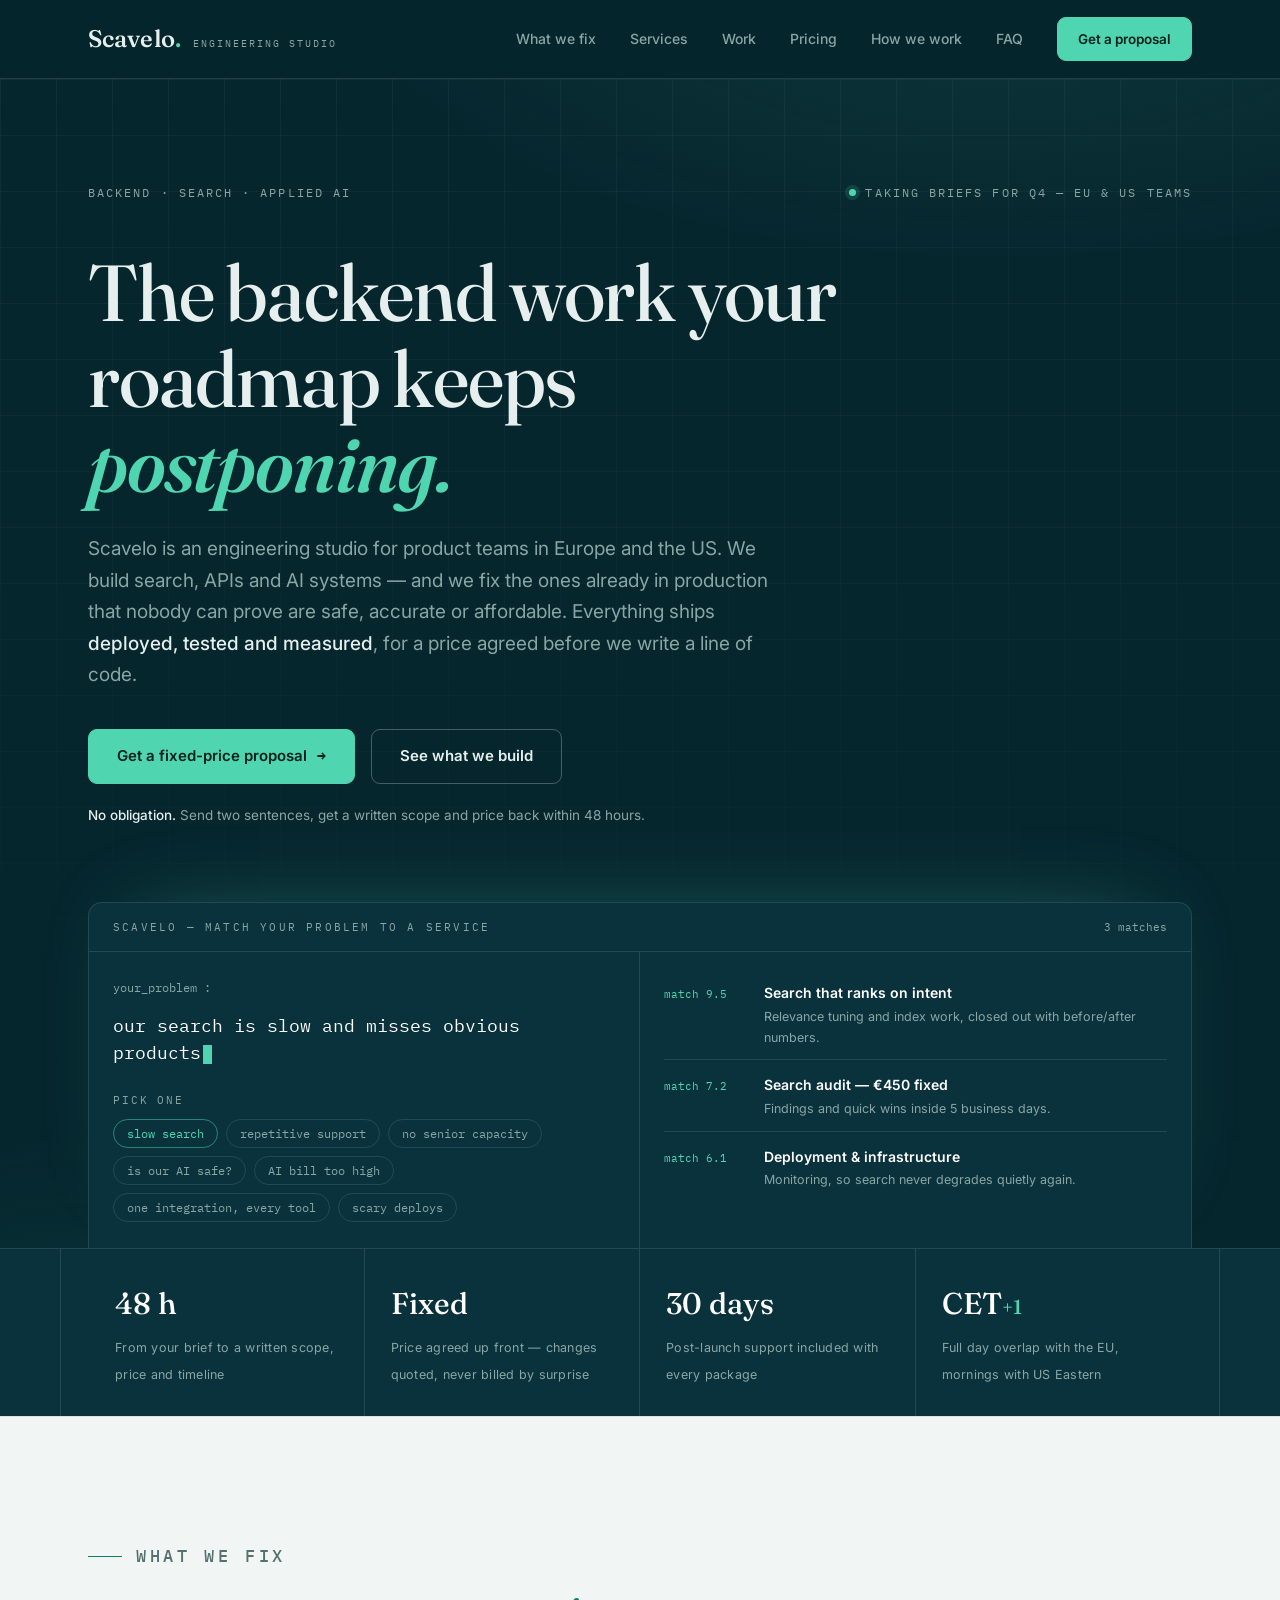
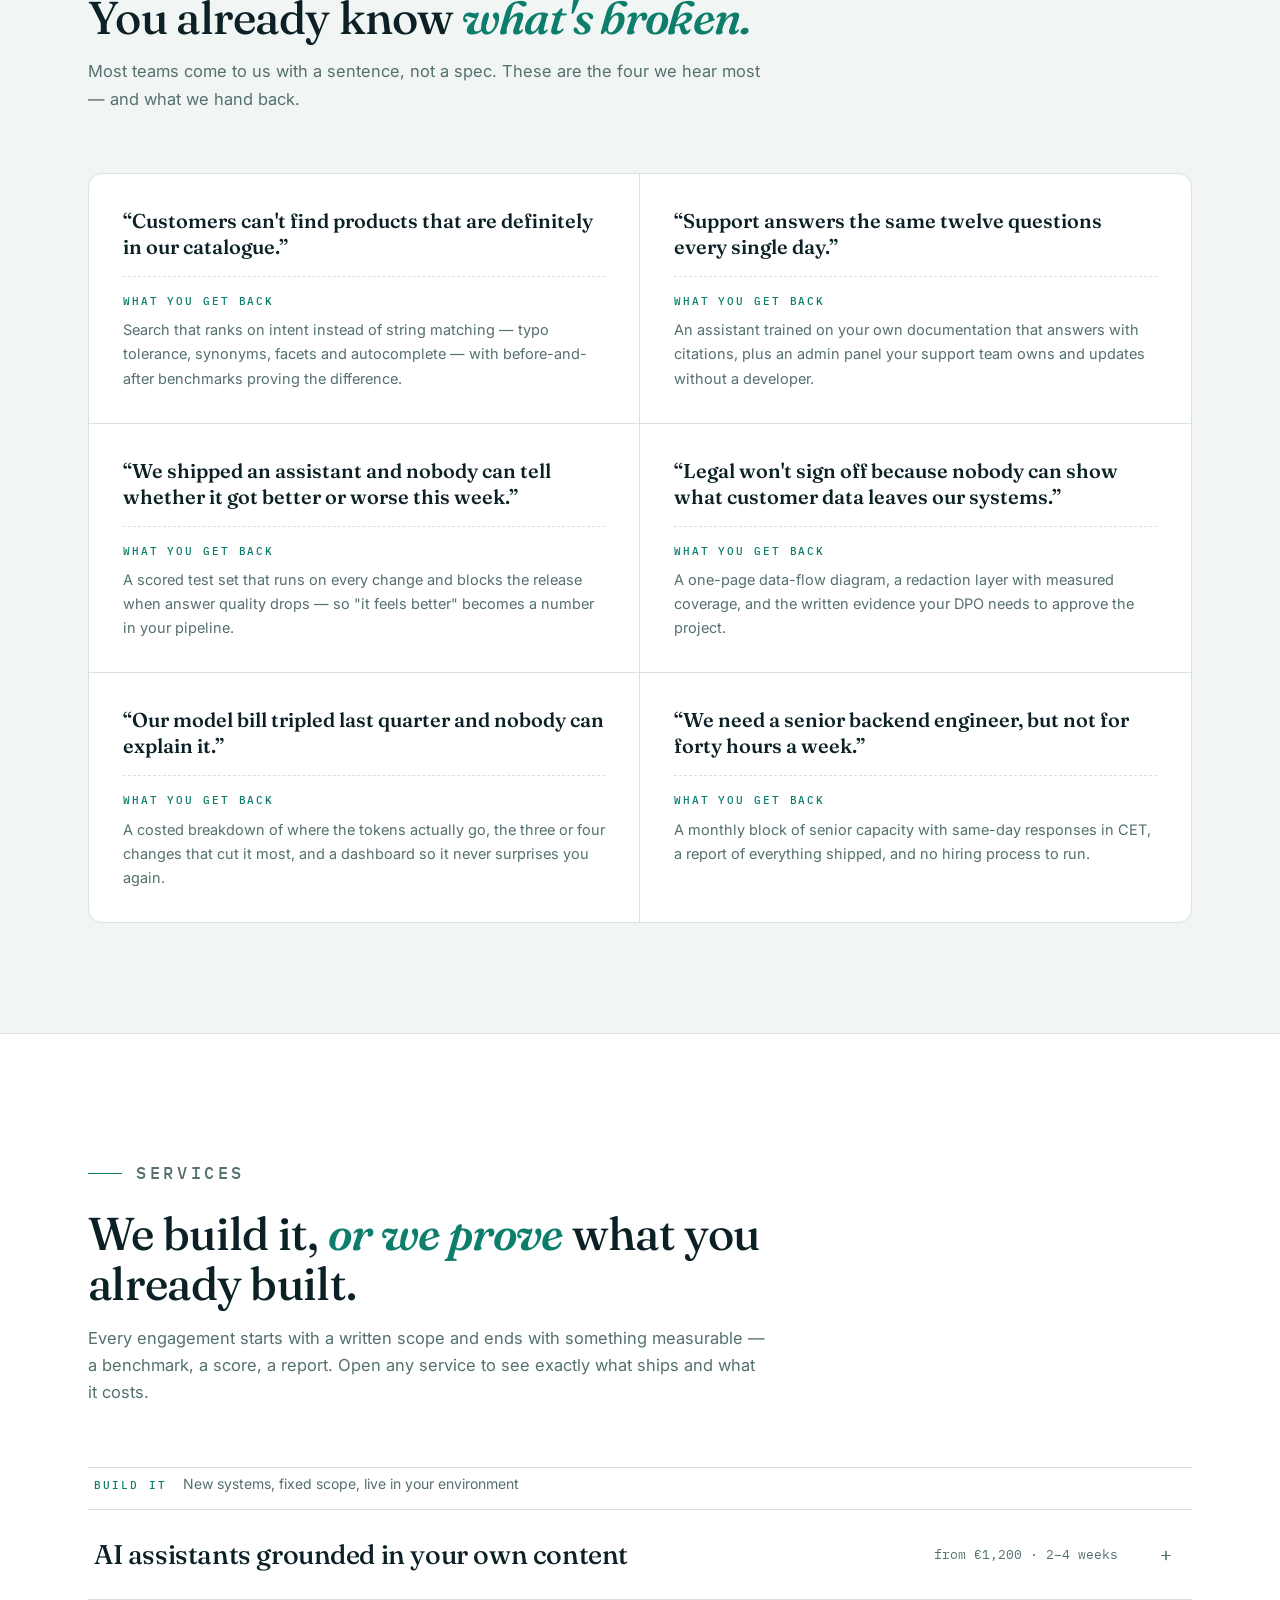
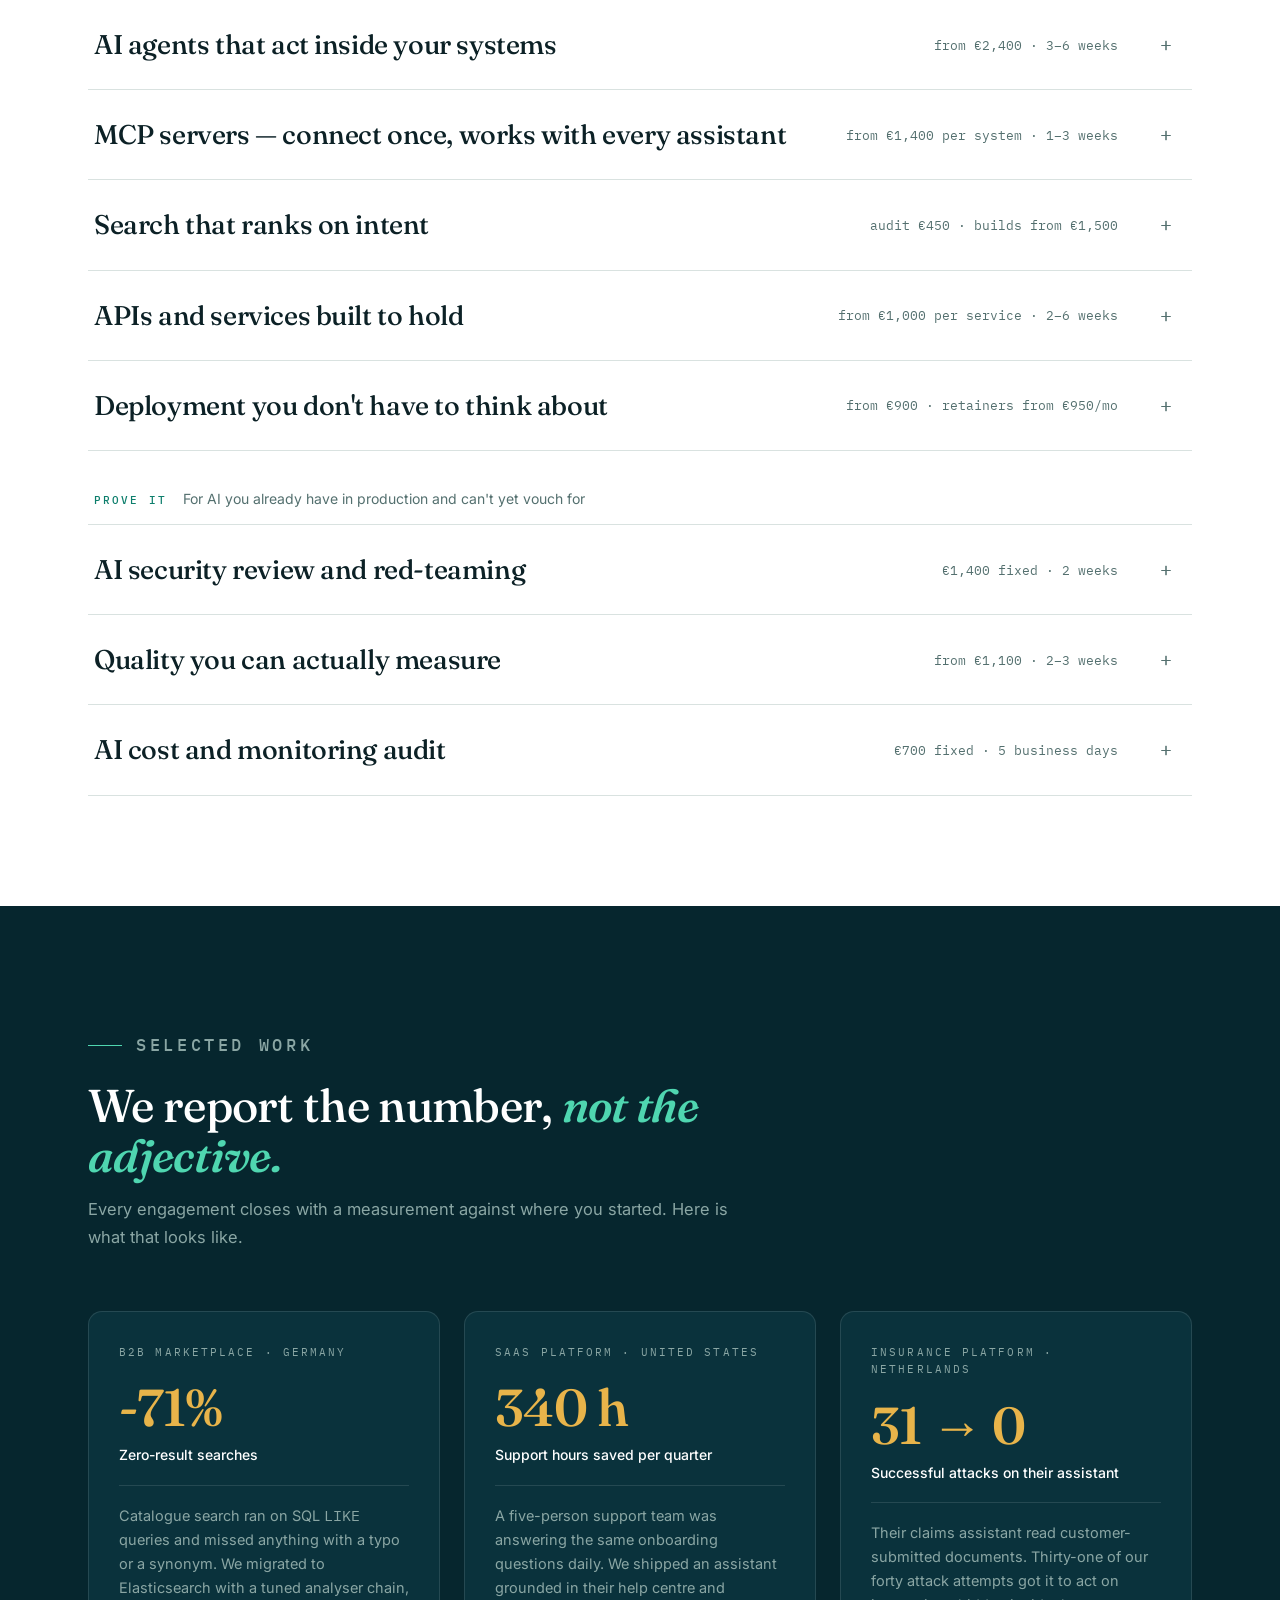
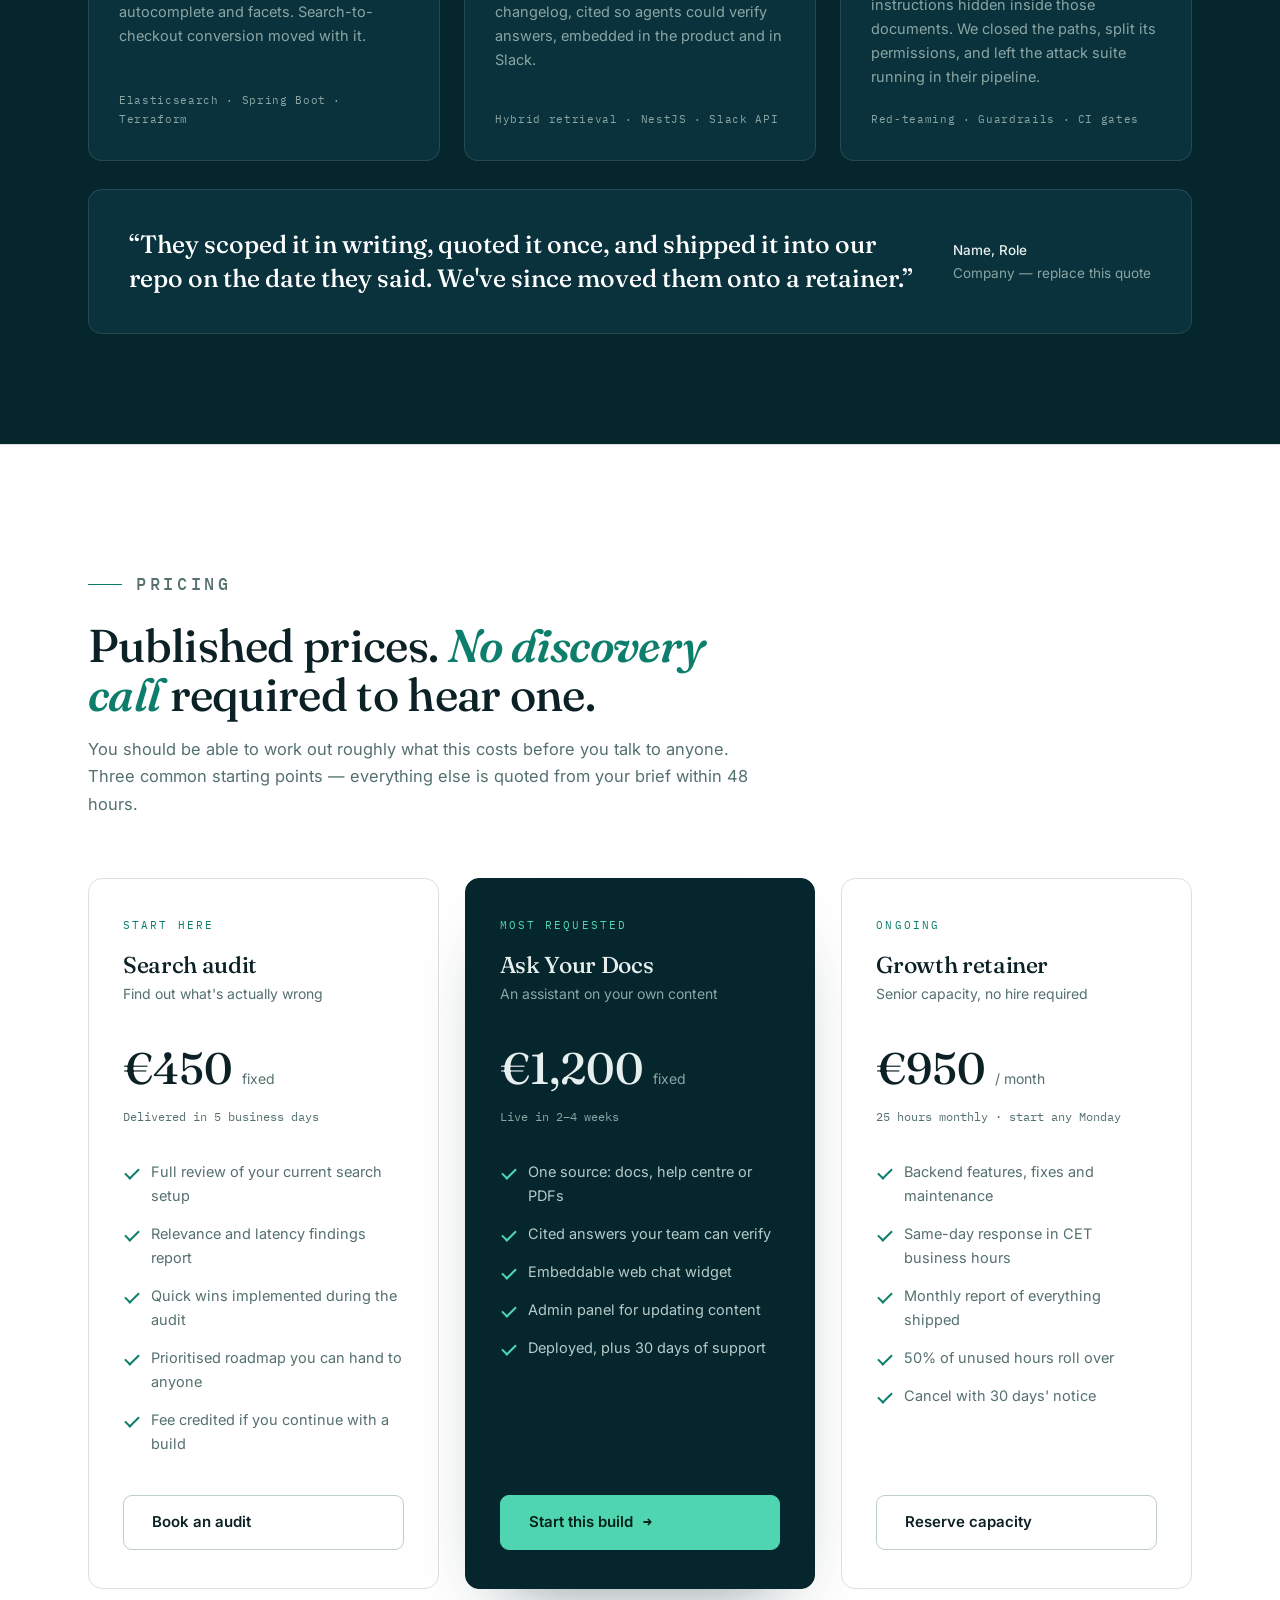
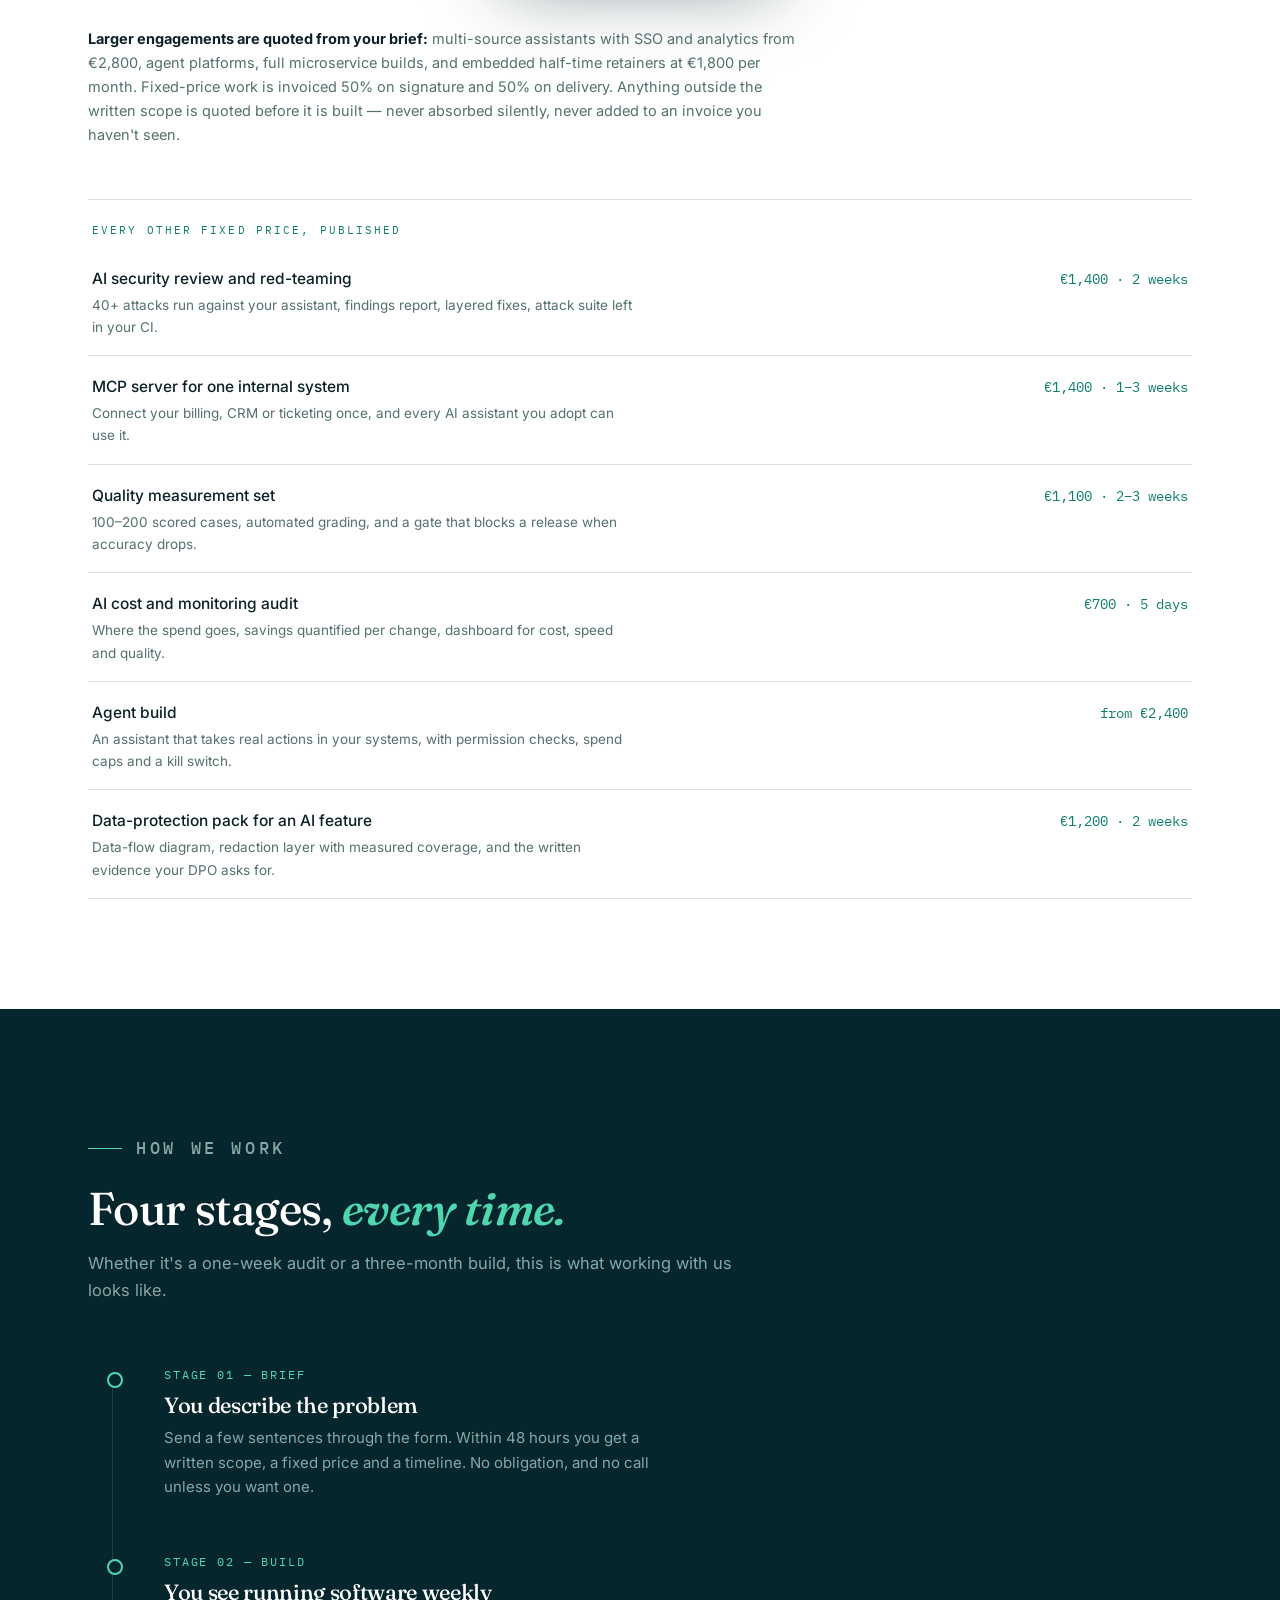
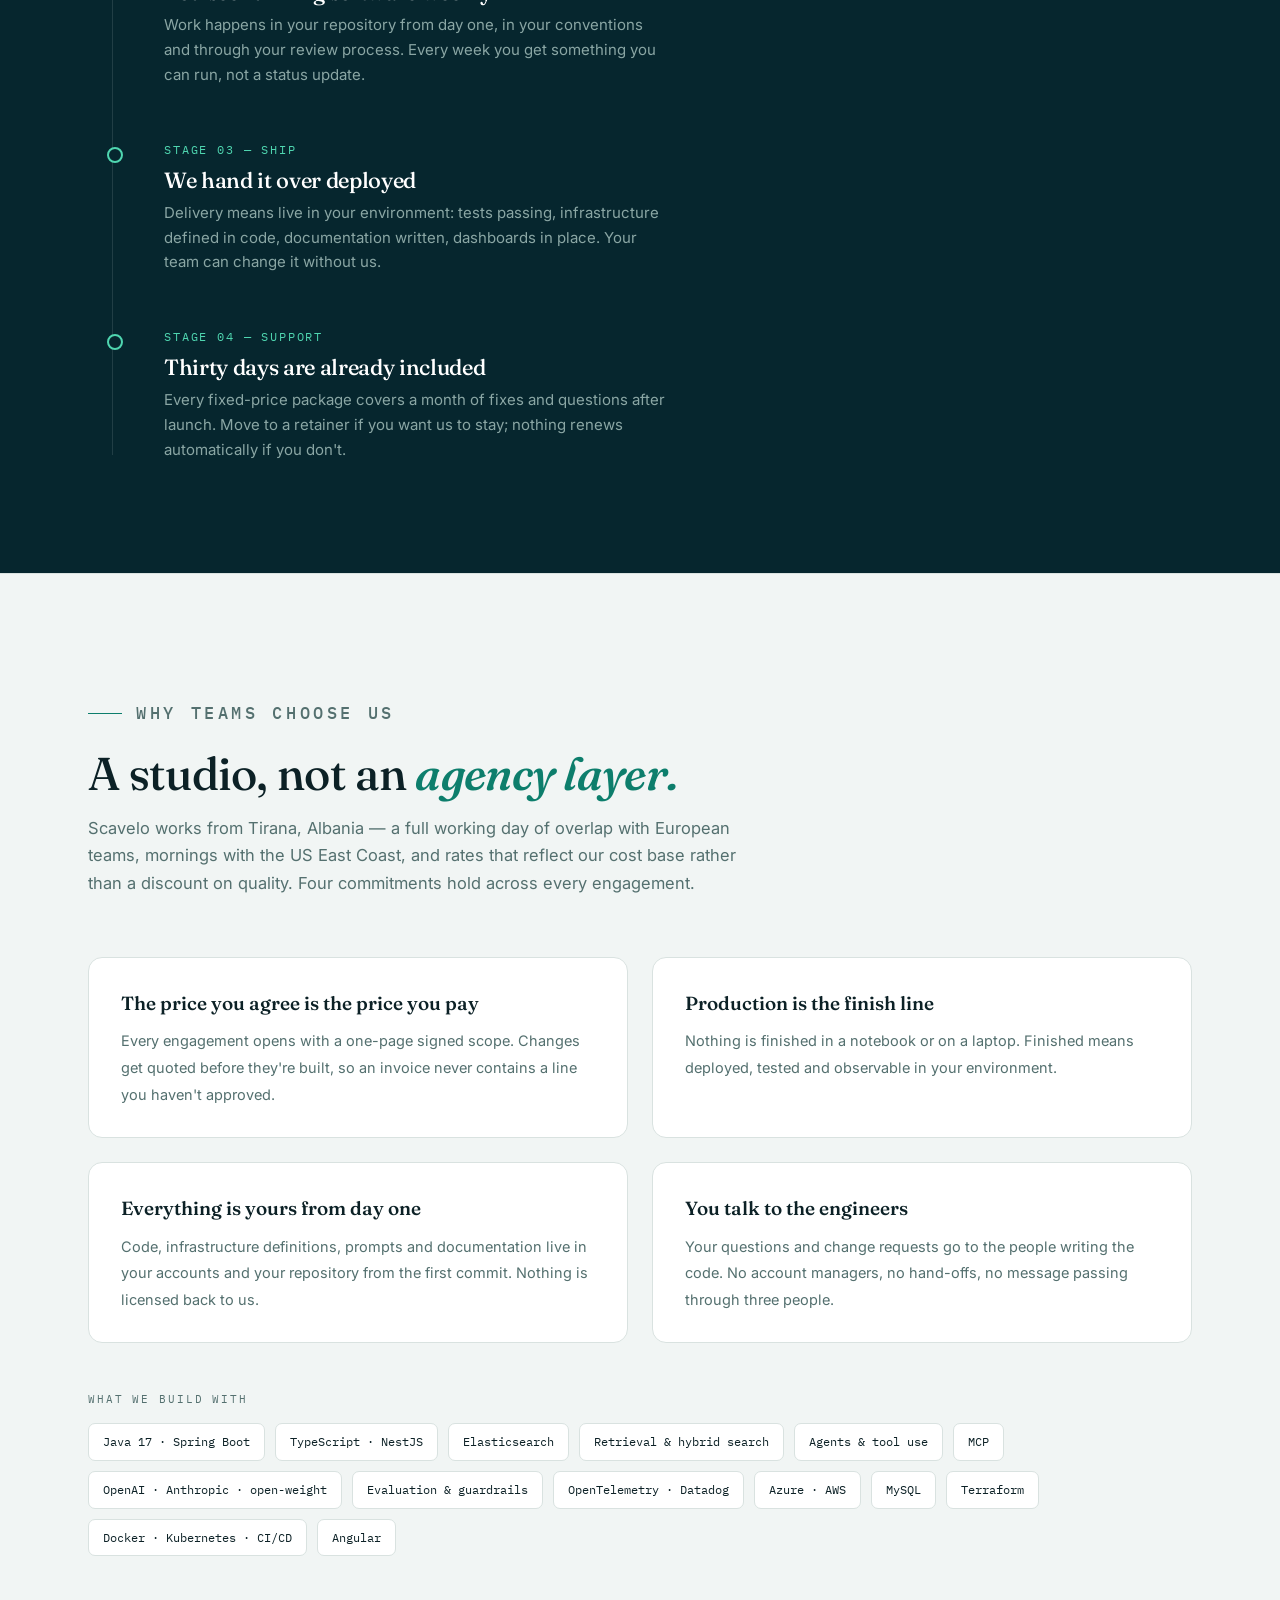
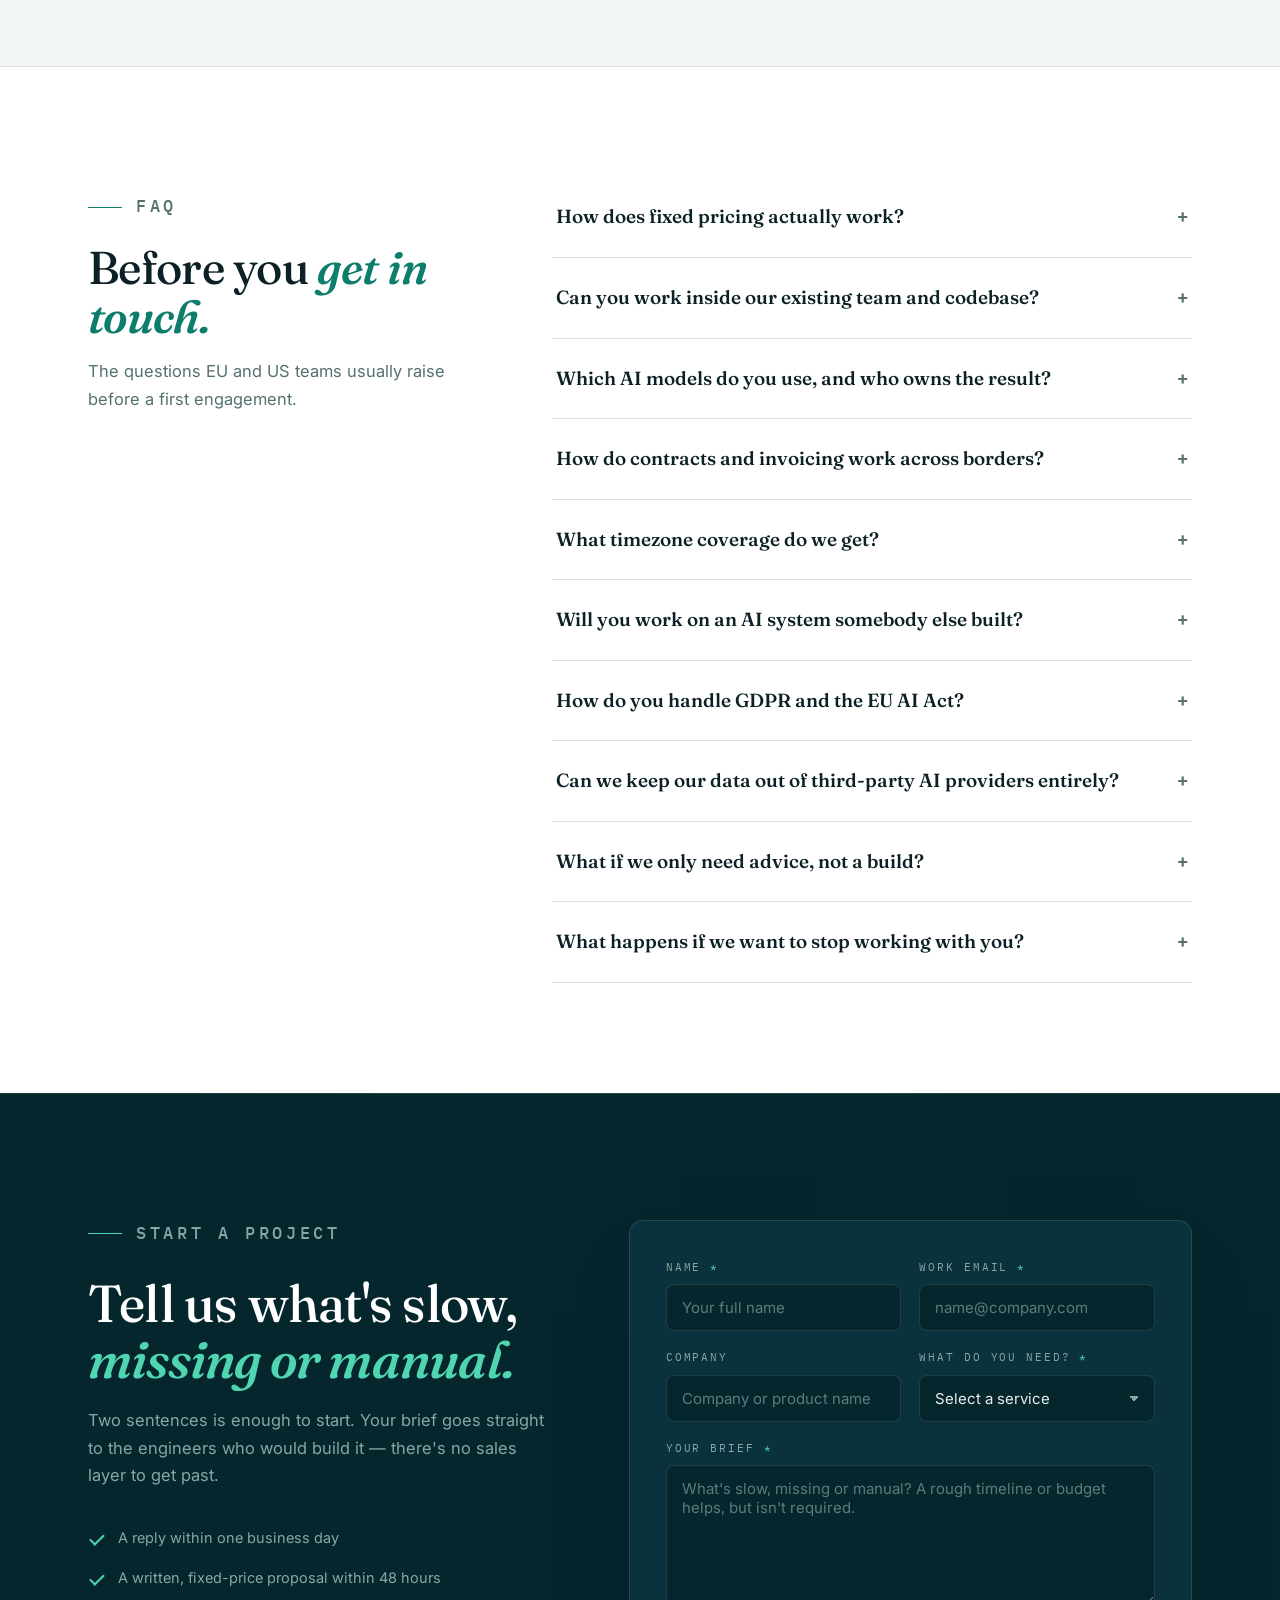
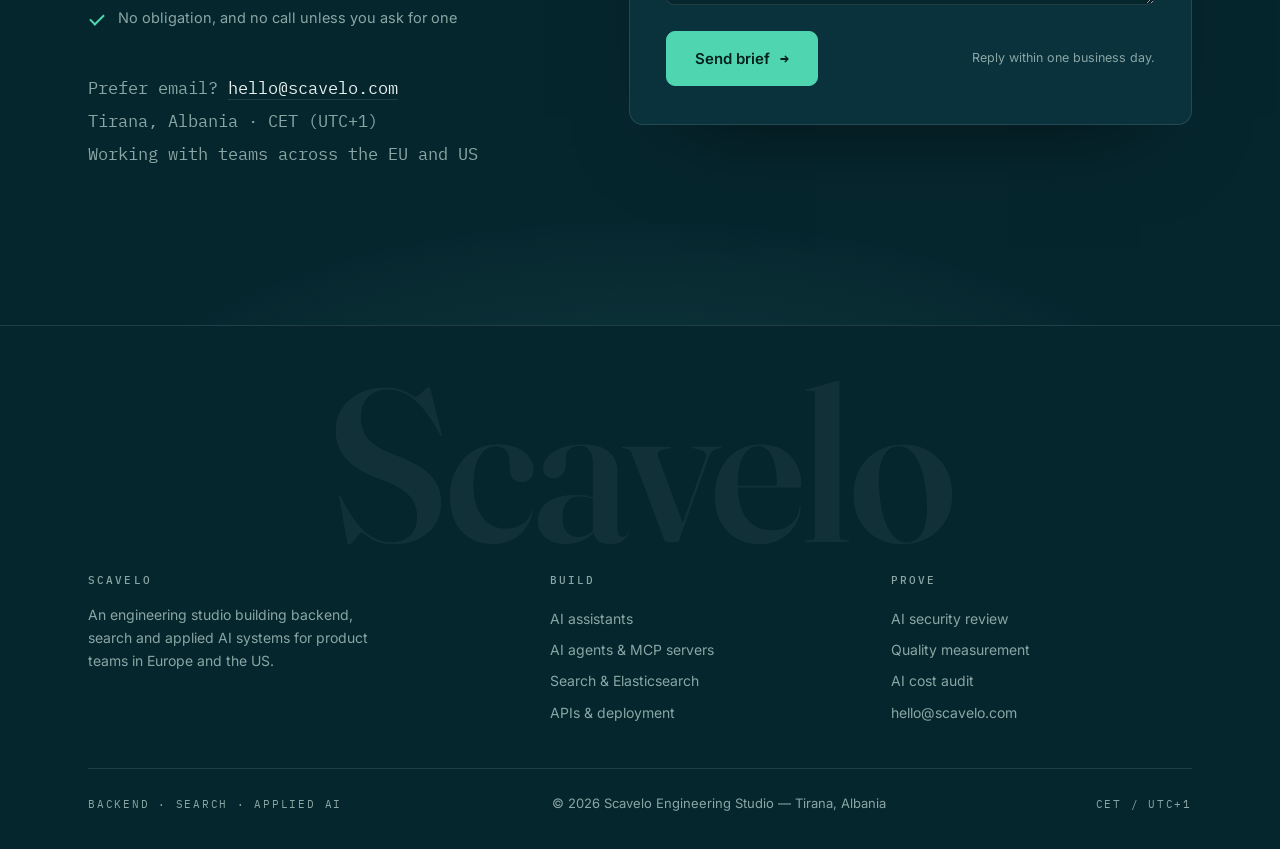
==== commit 4a30f8f7: "Add files via upload" ====
--- a/Index.html
+++ b/Index.html
@@ -192,6 +192,10 @@
 /* ============ services ============ */
 #services{background:var(--white);border-top:1px solid var(--line-l)}
 .svc-list{border-top:1px solid var(--line-l)}
+.svc-group{padding:36px 6px 14px;border-bottom:1px solid var(--line-l);display:flex;align-items:baseline;gap:16px;flex-wrap:wrap}
+.svc-group:first-child{padding-top:4px}
+.svc-group b{font-family:'IBM Plex Mono',monospace;font-size:10.5px;letter-spacing:.2em;text-transform:uppercase;color:var(--teal);font-weight:500}
+.svc-group span{font-size:14px;color:var(--t-light-mute)}
 .svc{border-bottom:1px solid var(--line-l)}
 .svc-row{
   width:100%;display:grid;grid-template-columns:1fr auto 40px;gap:28px;align-items:center;
@@ -205,7 +209,7 @@
 .svc.open .svc-row .pm{transform:rotate(45deg);color:var(--teal)}
 @media(max-width:760px){.svc-row{grid-template-columns:1fr 40px;gap:10px}.svc-row .for{display:none}}
 .svc-detail{max-height:0;overflow:hidden;transition:max-height .4s ease}
-.svc.open .svc-detail{max-height:640px}
+.svc.open .svc-detail{max-height:760px}
 .svc-detail-inner{display:grid;grid-template-columns:1.2fr .8fr;gap:48px;padding:6px 6px 40px}
 @media(max-width:760px){.svc-detail-inner{grid-template-columns:1fr;gap:24px}}
 .svc-detail p{color:var(--t-light-mute);font-size:15.5px}
@@ -255,6 +259,12 @@
 .plan.featured li::before{border-color:var(--mint)}
 .pricing-note{margin-top:38px;font-size:14.5px;color:var(--t-light-mute);max-width:80ch}
 .pricing-note b{color:var(--t-light)}
+.price-list{margin-top:52px;border-top:1px solid var(--line-l)}
+.price-list .h{font-family:'IBM Plex Mono',monospace;font-size:10.5px;letter-spacing:.2em;text-transform:uppercase;color:var(--teal);padding:22px 4px 8px}
+.pl-row{display:grid;grid-template-columns:1fr auto;gap:24px;padding:17px 4px;border-bottom:1px solid var(--line-l);align-items:baseline}
+.pl-row b{font-weight:500;font-size:15.5px;color:var(--t-light)}
+.pl-row .d{font-size:13.5px;color:var(--t-light-mute);display:block;margin-top:2px;max-width:60ch}
+.pl-row .p{font-family:'IBM Plex Mono',monospace;font-size:13.5px;color:var(--teal);white-space:nowrap}
 
 /* ============ process ============ */
 #process{background:var(--deep)}
@@ -371,7 +381,7 @@
       <span class="mono live">Taking briefs for Q4 — EU &amp; US teams</span>
     </div>
     <h1>The backend work your roadmap keeps <em>postponing.</em></h1>
-    <p class="lede">Scavelo is an engineering studio for product teams in Europe and the US. We take on the search, API and AI work that never reaches the top of a sprint — and hand it back <strong>deployed, tested and documented</strong>, for a price agreed before we write a line of code.</p>
+    <p class="lede">Scavelo is an engineering studio for product teams in Europe and the US. We build search, APIs and AI systems — and we fix the ones already in production that nobody can prove are safe, accurate or affordable. Everything ships <strong>deployed, tested and measured</strong>, for a price agreed before we write a line of code.</p>
     <div class="actions">
       <a class="btn primary" href="#contact">Get a fixed-price proposal <span class="arrow">→</span></a>
       <a class="btn outline-d" href="#services">See what we build</a>
@@ -425,8 +435,16 @@
         <div class="fix"><b>What you get back</b>An assistant trained on your own documentation that answers with citations, plus an admin panel your support team owns and updates without a developer.</div>
       </div>
       <div class="sym">
-        <q>Only one person knows how to deploy, and they're on holiday.</q>
-        <div class="fix"><b>What you get back</b>Infrastructure defined in code, staging and production environments that match, and a pipeline that ships on merge — so releases stop depending on one laptop.</div>
+        <q>We shipped an assistant and nobody can tell whether it got better or worse this week.</q>
+        <div class="fix"><b>What you get back</b>A scored test set that runs on every change and blocks the release when answer quality drops — so "it feels better" becomes a number in your pipeline.</div>
+      </div>
+      <div class="sym">
+        <q>Legal won't sign off because nobody can show what customer data leaves our systems.</q>
+        <div class="fix"><b>What you get back</b>A one-page data-flow diagram, a redaction layer with measured coverage, and the written evidence your DPO needs to approve the project.</div>
+      </div>
+      <div class="sym">
+        <q>Our model bill tripled last quarter and nobody can explain it.</q>
+        <div class="fix"><b>What you get back</b>A costed breakdown of where the tokens actually go, the three or four changes that cut it most, and a dashboard so it never surprises you again.</div>
       </div>
       <div class="sym">
         <q>We need a senior backend engineer, but not for forty hours a week.</q>
@@ -441,33 +459,35 @@
   <div class="wrap">
     <div class="sec-head reveal">
       <p class="eyebrow">Services</p>
-      <h2>Four things we build. <em>One standard:</em> live in your environment.</h2>
-      <p>Every engagement starts with a written scope and ends running in production — tested, documented, observable. Open a service to see exactly what ships.</p>
+      <h2>We build it, <em>or we prove</em> what you already built.</h2>
+      <p>Every engagement starts with a written scope and ends with something measurable — a benchmark, a score, a report. Open any service to see exactly what ships and what it costs.</p>
     </div>
     <div class="svc-list reveal">
+
+      <div class="svc-group"><b>Build it</b><span>New systems, fixed scope, live in your environment</span></div>
 
       <div class="svc" id="svc-1">
         <button class="svc-row" aria-expanded="false" aria-controls="svc-1-d">
           <h3>AI assistants grounded in your own content</h3>
-          <span class="for">from €1,200 · 2–4 weeks</span>
+          <span class="for">from &euro;1,200 &middot; 2&ndash;4 weeks</span>
           <span class="pm" aria-hidden="true">+</span>
         </button>
         <div class="svc-detail" id="svc-1-d">
           <div class="svc-detail-inner">
             <div>
-              <p>An assistant that answers from your help centre, PDFs and internal wikis — with citations, so your team can verify every response. Built on hybrid retrieval, which means answers stay tied to your documents instead of inventing plausible-sounding ones. Your support team keeps it current through an admin panel; no developer required.</p>
+              <p>An assistant that answers from your help centre, PDFs and internal wikis &mdash; with citations, so your team can verify every response. We run keyword and meaning-based search together, which is why it finds both the exact error code and the customer who described the problem in their own words. Every citation is checked against what was actually retrieved before the answer reaches a user, so it cannot invent a source.</p>
               <div class="cta-line">
-                <a class="btn teal" href="#contact">Scope this build <span class="arrow">→</span></a>
+                <a class="btn teal" href="#contact">Scope this build <span class="arrow">&rarr;</span></a>
                 <span class="mono">Ships as a web widget or a Slack bot</span>
               </div>
             </div>
             <div class="box"><p class="h">What ships</p><ul>
               <li>Document ingestion pipeline</li>
-              <li>Hybrid retrieval with cited answers</li>
-              <li>Embeddable chat widget or Slack app</li>
-              <li>Admin panel for content updates</li>
-              <li>Provider-agnostic model layer</li>
-              <li>Deployed, plus 30 days of support</li>
+              <li>Hybrid keyword + meaning retrieval</li>
+              <li>Verified citations on every claim</li>
+              <li>Permission filtering per user or team</li>
+              <li>Embeddable widget or Slack app</li>
+              <li>Admin panel, deployed, 30 days support</li>
             </ul></div>
           </div>
         </div>
@@ -475,16 +495,70 @@
 
       <div class="svc" id="svc-2">
         <button class="svc-row" aria-expanded="false" aria-controls="svc-2-d">
-          <h3>Search that ranks on intent</h3>
-          <span class="for">audit €450 · builds from €1,500</span>
+          <h3>AI agents that act inside your systems</h3>
+          <span class="for">from &euro;2,400 &middot; 3&ndash;6 weeks</span>
           <span class="pm" aria-hidden="true">+</span>
         </button>
         <div class="svc-detail" id="svc-2-d">
           <div class="svc-detail-inner">
             <div>
-              <p>For product search that is slow, irrelevant, or still running on SQL <span class="mono">LIKE</span> queries. Start with a fixed-price audit — you get a findings report, quick wins implemented on the spot, and a prioritised roadmap in five business days. Or go straight to a full Elasticsearch build with relevance tuning, autocomplete, typo tolerance and faceted filtering. Either way, you get the numbers before and after.</p>
+              <p>Not a chatbot &mdash; an assistant that looks up the invoice, checks the order, drafts the refund and knows when to stop and ask a human. Every action passes through your permission rules before it runs, spending is capped per conversation, and there is a switch that turns the whole thing off in under a minute. That last part is why these reach production instead of staying a demo.</p>
               <div class="cta-line">
-                <a class="btn teal" href="#contact">Book an audit <span class="arrow">→</span></a>
+                <a class="btn teal" href="#contact">Scope an agent <span class="arrow">&rarr;</span></a>
+                <span class="mono">Java, TypeScript or Python</span>
+              </div>
+            </div>
+            <div class="box"><p class="h">What ships</p><ul>
+              <li>Tool access to your existing APIs</li>
+              <li>Permission checks on every action</li>
+              <li>Conversation and long-term memory</li>
+              <li>Human approval above your thresholds</li>
+              <li>Step, time and spend limits</li>
+              <li>Kill switch and full audit trail</li>
+            </ul></div>
+          </div>
+        </div>
+      </div>
+
+      <div class="svc" id="svc-3">
+        <button class="svc-row" aria-expanded="false" aria-controls="svc-3-d">
+          <h3>MCP servers &mdash; connect once, works with every assistant</h3>
+          <span class="for">from &euro;1,400 per system &middot; 1&ndash;3 weeks</span>
+          <span class="pm" aria-hidden="true">+</span>
+        </button>
+        <div class="svc-detail" id="svc-3-d">
+          <div class="svc-detail-inner">
+            <div>
+              <p>Right now, every AI tool your company adopts needs its own custom integration into your billing system, your CRM, your ticketing. MCP is the open standard that stops that multiplying: your system gets one server, and every assistant that speaks the protocol can use it &mdash; today's and next year's. Built to act as the person asking, not as an all-powerful service account, which is the mistake that turns an internal tool into a data-leak incident.</p>
+              <div class="cta-line">
+                <a class="btn teal" href="#contact">Discuss an integration <span class="arrow">&rarr;</span></a>
+                <span class="mono">Local or hosted, with OAuth</span>
+              </div>
+            </div>
+            <div class="box"><p class="h">What ships</p><ul>
+              <li>MCP server for one internal system</li>
+              <li>Tools, resources and prompt templates</li>
+              <li>OAuth acting as the calling user</li>
+              <li>Per-user and per-tenant scoping</li>
+              <li>Containerised, traced end to end</li>
+              <li>Versioned schema and a written contract</li>
+            </ul></div>
+          </div>
+        </div>
+      </div>
+
+      <div class="svc" id="svc-4">
+        <button class="svc-row" aria-expanded="false" aria-controls="svc-4-d">
+          <h3>Search that ranks on intent</h3>
+          <span class="for">audit &euro;450 &middot; builds from &euro;1,500</span>
+          <span class="pm" aria-hidden="true">+</span>
+        </button>
+        <div class="svc-detail" id="svc-4-d">
+          <div class="svc-detail-inner">
+            <div>
+              <p>For product search that is slow, irrelevant, or still running on SQL <span class="mono">LIKE</span> queries. Start with a fixed-price audit &mdash; you get a findings report, quick wins implemented on the spot, and a prioritised roadmap in five business days. Or go straight to a full Elasticsearch build with relevance tuning, autocomplete, typo tolerance and faceted filtering. Either way, you get the numbers before and after.</p>
+              <div class="cta-line">
+                <a class="btn teal" href="#contact">Book an audit <span class="arrow">&rarr;</span></a>
                 <span class="mono">Audit delivered in 5 business days</span>
               </div>
             </div>
@@ -493,25 +567,25 @@
               <li>Query and index optimisation</li>
               <li>Autocomplete, typo tolerance, facets</li>
               <li>SQL-to-Elasticsearch migration</li>
-              <li>Log analytics &amp; Kibana dashboards</li>
+              <li>Log analytics &amp; dashboards</li>
               <li>Measured before/after benchmarks</li>
             </ul></div>
           </div>
         </div>
       </div>
 
-      <div class="svc" id="svc-3">
-        <button class="svc-row" aria-expanded="false" aria-controls="svc-3-d">
+      <div class="svc" id="svc-5">
+        <button class="svc-row" aria-expanded="false" aria-controls="svc-5-d">
           <h3>APIs and services built to hold</h3>
-          <span class="for">from €1,000 per service · 2–6 weeks</span>
+          <span class="for">from &euro;1,000 per service &middot; 2&ndash;6 weeks</span>
           <span class="pm" aria-hidden="true">+</span>
         </button>
-        <div class="svc-detail" id="svc-3-d">
+        <div class="svc-detail" id="svc-5-d">
           <div class="svc-detail-inner">
             <div>
-              <p>Production REST and gRPC services in Spring Boot or NestJS, built inside your repository and following your conventions from the first commit. Schema design, authentication and OpenAPI documentation are part of the deliverable, not a change request — and every service arrives containerised with its pipeline already wired.</p>
+              <p>Production REST and gRPC services in Spring Boot or NestJS, built inside your repository and following your conventions from the first commit. Schema design, authentication and OpenAPI documentation are part of the deliverable, not a change request &mdash; and every service arrives containerised with its pipeline already wired.</p>
               <div class="cta-line">
-                <a class="btn teal" href="#contact">Get a quote <span class="arrow">→</span></a>
+                <a class="btn teal" href="#contact">Get a quote <span class="arrow">&rarr;</span></a>
                 <span class="mono">Built in your repo, in your conventions</span>
               </div>
             </div>
@@ -527,19 +601,19 @@
         </div>
       </div>
 
-      <div class="svc" id="svc-4">
-        <button class="svc-row" aria-expanded="false" aria-controls="svc-4-d">
+      <div class="svc" id="svc-6">
+        <button class="svc-row" aria-expanded="false" aria-controls="svc-6-d">
           <h3>Deployment you don't have to think about</h3>
-          <span class="for">from €900 · retainers from €950/mo</span>
+          <span class="for">from &euro;900 &middot; retainers from &euro;950/mo</span>
           <span class="pm" aria-hidden="true">+</span>
         </button>
-        <div class="svc-detail" id="svc-4-d">
+        <div class="svc-detail" id="svc-6-d">
           <div class="svc-detail-inner">
             <div>
-              <p>From a hand-managed server to infrastructure anyone on your team can rebuild: Terraform-provisioned environments, containerised applications, pipelines that ship on merge, and centralised logging so failures surface before customers report them. Afterwards, a monthly retainer gives you senior backend capacity without a full-time hire — same-day responses in CET hours and a monthly report of what shipped.</p>
+              <p>From a hand-managed server to infrastructure anyone on your team can rebuild: Terraform environments, containerised applications, pipelines that ship on merge, and centralised logging so failures surface before customers report them. For AI services we also handle the parts that catch everyone out &mdash; streaming responses that break default timeouts, provider quota limits that no amount of extra servers can fix, and pinning model versions so your behaviour never changes overnight without a deployment.</p>
               <div class="cta-line">
-                <a class="btn teal" href="#contact">Talk about capacity <span class="arrow">→</span></a>
-                <span class="mono">Foundation set up in 1–2 weeks</span>
+                <a class="btn teal" href="#contact">Talk about capacity <span class="arrow">&rarr;</span></a>
+                <span class="mono">Foundation set up in 1&ndash;2 weeks</span>
               </div>
             </div>
             <div class="box"><p class="h">What ships</p><ul>
@@ -547,8 +621,91 @@
               <li>Matching staging + production</li>
               <li>CI/CD pipelines (GitHub Actions)</li>
               <li>Centralised logs &amp; dashboards</li>
+              <li>Model versions pinned, quota managed</li>
               <li>Retainers at 10 / 25 / 50 h per month</li>
-              <li>50% of unused hours roll over</li>
+            </ul></div>
+          </div>
+        </div>
+      </div>
+
+      <div class="svc-group"><b>Prove it</b><span>For AI you already have in production and can't yet vouch for</span></div>
+
+      <div class="svc" id="svc-7">
+        <button class="svc-row" aria-expanded="false" aria-controls="svc-7-d">
+          <h3>AI security review and red-teaming</h3>
+          <span class="for">&euro;1,400 fixed &middot; 2 weeks</span>
+          <span class="pm" aria-hidden="true">+</span>
+        </button>
+        <div class="svc-detail" id="svc-7-d">
+          <div class="svc-detail-inner">
+            <div>
+              <p>We attack your assistant the way an actual attacker would, then show you what got through and how to close it. The serious risk is rarely someone typing tricks into your chat box &mdash; it is instructions hidden inside a support ticket, a CV or a web page your system reads later, which then run with your assistant's own credentials and leave a completely normal-looking audit log. You get every attempt we made, which ones worked, and the fixes ranked by what they actually buy you.</p>
+              <div class="cta-line">
+                <a class="btn teal" href="#contact">Book a review <span class="arrow">&rarr;</span></a>
+                <span class="mono">Works on systems you built without us</span>
+              </div>
+            </div>
+            <div class="box"><p class="h">What ships</p><ul>
+              <li>40+ documented attack attempts</li>
+              <li>Findings report: what got through</li>
+              <li>Layered fixes, ranked by impact</li>
+              <li>Personal-data leak paths closed</li>
+              <li>Attack suite left running in your CI</li>
+              <li>Re-test after remediation included</li>
+            </ul></div>
+          </div>
+        </div>
+      </div>
+
+      <div class="svc" id="svc-8">
+        <button class="svc-row" aria-expanded="false" aria-controls="svc-8-d">
+          <h3>Quality you can actually measure</h3>
+          <span class="for">from &euro;1,100 &middot; 2&ndash;3 weeks</span>
+          <span class="pm" aria-hidden="true">+</span>
+        </button>
+        <div class="svc-detail" id="svc-8-d">
+          <div class="svc-detail-inner">
+            <div>
+              <p>Most teams change a prompt, feel that it improved, and ship. Then quality drifts for a month before anyone notices. We build the test set that ends that: real questions with known correct answers, including the ones your assistant should refuse, scored automatically on every change and wired to block a release when the score drops. It is the artefact that turns "it seems better" into something you can put in front of a stakeholder.</p>
+              <div class="cta-line">
+                <a class="btn teal" href="#contact">Set up measurement <span class="arrow">&rarr;</span></a>
+                <span class="mono">Yours to keep and extend</span>
+              </div>
+            </div>
+            <div class="box"><p class="h">What ships</p><ul>
+              <li>100&ndash;200 case test set from real questions</li>
+              <li>Accuracy and refusal scoring</li>
+              <li>Automated grading, checked against humans</li>
+              <li>Quality gate that fails a bad release</li>
+              <li>Baseline report you can show upward</li>
+              <li>Runbook for extending it yourselves</li>
+            </ul></div>
+          </div>
+        </div>
+      </div>
+
+      <div class="svc" id="svc-9">
+        <button class="svc-row" aria-expanded="false" aria-controls="svc-9-d">
+          <h3>AI cost and monitoring audit</h3>
+          <span class="for">&euro;700 fixed &middot; 5 business days</span>
+          <span class="pm" aria-hidden="true">+</span>
+        </button>
+        <div class="svc-detail" id="svc-9-d">
+          <div class="svc-detail-inner">
+            <div>
+              <p>If your model bill grew faster than your usage, the cause is usually three or four specific things &mdash; conversation history resent in full on every message, caching quietly broken by one variable in the wrong place, or every request going to the most expensive model when most of them are simple. We find which of those apply to you, quantify each, and leave a dashboard showing spend, speed and answer quality in one place.</p>
+              <div class="cta-line">
+                <a class="btn teal" href="#contact">Book a cost audit <span class="arrow">&rarr;</span></a>
+                <span class="mono">Fee credited against a follow-on build</span>
+              </div>
+            </div>
+            <div class="box"><p class="h">What ships</p><ul>
+              <li>Where your spend actually goes</li>
+              <li>Savings, quantified per change</li>
+              <li>Caching and routing recommendations</li>
+              <li>Dashboard: cost, speed, quality</li>
+              <li>Alerts before the next surprise bill</li>
+              <li>Implementation quoted separately</li>
             </ul></div>
           </div>
         </div>
@@ -587,11 +744,11 @@
         <p class="stack">Hybrid retrieval · NestJS · Slack API</p>
       </div>
       <div class="case">
-        <p class="sector">Logistics scale-up · Netherlands</p>
-        <p class="figure">18 min</p>
-        <p class="figure-label">Release time, down from two days</p>
-        <p class="body">Deployments were manual, undocumented and known to one engineer. We rebuilt the environments in Terraform, containerised the services and wired pipelines that ship on merge, with logging in place before handover.</p>
-        <p class="stack">Terraform · Docker · GitHub Actions</p>
+        <p class="sector">Insurance platform · Netherlands</p>
+        <p class="figure">31 → 0</p>
+        <p class="figure-label">Successful attacks on their assistant</p>
+        <p class="body">Their claims assistant read customer-submitted documents. Thirty-one of our forty attack attempts got it to act on instructions hidden inside those documents. We closed the paths, split its permissions, and left the attack suite running in their pipeline.</p>
+        <p class="stack">Red-teaming · Guardrails · CI gates</p>
       </div>
     </div>
     <div class="quote-band reveal">
@@ -656,7 +813,35 @@
         <a class="btn outline-l" href="#contact">Reserve capacity</a>
       </div>
     </div>
-    <p class="pricing-note reveal"><b>Larger engagements are quoted from your brief:</b> multi-source assistants with SSO and analytics from €2,800, full microservice platforms, and embedded half-time retainers at €1,800 per month. Fixed-price work is invoiced 50% on signature and 50% on delivery. Anything outside the written scope is quoted before it is built — never absorbed silently, never added to an invoice you haven't seen.</p>
+    <p class="pricing-note reveal"><b>Larger engagements are quoted from your brief:</b> multi-source assistants with SSO and analytics from €2,800, agent platforms, full microservice builds, and embedded half-time retainers at €1,800 per month. Fixed-price work is invoiced 50% on signature and 50% on delivery. Anything outside the written scope is quoted before it is built — never absorbed silently, never added to an invoice you haven't seen.</p>
+
+    <div class="price-list reveal">
+      <p class="h">Every other fixed price, published</p>
+      <div class="pl-row">
+        <span><b>AI security review and red-teaming</b><span class="d">40+ attacks run against your assistant, findings report, layered fixes, attack suite left in your CI.</span></span>
+        <span class="p">€1,400 · 2 weeks</span>
+      </div>
+      <div class="pl-row">
+        <span><b>MCP server for one internal system</b><span class="d">Connect your billing, CRM or ticketing once, and every AI assistant you adopt can use it.</span></span>
+        <span class="p">€1,400 · 1–3 weeks</span>
+      </div>
+      <div class="pl-row">
+        <span><b>Quality measurement set</b><span class="d">100–200 scored cases, automated grading, and a gate that blocks a release when accuracy drops.</span></span>
+        <span class="p">€1,100 · 2–3 weeks</span>
+      </div>
+      <div class="pl-row">
+        <span><b>AI cost and monitoring audit</b><span class="d">Where the spend goes, savings quantified per change, dashboard for cost, speed and quality.</span></span>
+        <span class="p">€700 · 5 days</span>
+      </div>
+      <div class="pl-row">
+        <span><b>Agent build</b><span class="d">An assistant that takes real actions in your systems, with permission checks, spend caps and a kill switch.</span></span>
+        <span class="p">from €2,400</span>
+      </div>
+      <div class="pl-row">
+        <span><b>Data-protection pack for an AI feature</b><span class="d">Data-flow diagram, redaction layer with measured coverage, and the written evidence your DPO asks for.</span></span>
+        <span class="p">€1,200 · 2 weeks</span>
+      </div>
+    </div>
   </div>
 </section>
 
@@ -712,10 +897,16 @@
       <span class="chip">Java 17 · Spring Boot</span>
       <span class="chip">TypeScript · NestJS</span>
       <span class="chip">Elasticsearch</span>
-      <span class="chip">RAG · LLM APIs</span>
+      <span class="chip">Retrieval &amp; hybrid search</span>
+      <span class="chip">Agents &amp; tool use</span>
+      <span class="chip">MCP</span>
+      <span class="chip">OpenAI · Anthropic · open-weight</span>
+      <span class="chip">Evaluation &amp; guardrails</span>
+      <span class="chip">OpenTelemetry · Datadog</span>
+      <span class="chip">Azure · AWS</span>
       <span class="chip">MySQL</span>
       <span class="chip">Terraform</span>
-      <span class="chip">Docker · CI/CD</span>
+      <span class="chip">Docker · Kubernetes · CI/CD</span>
       <span class="chip">Angular</span>
     </div>
   </div>
@@ -751,8 +942,20 @@
         <div class="a">Tirana is CET (UTC+1): a full working-day overlap with EU teams and roughly 09:00–13:00 Eastern with the US. Retainer clients get a guaranteed same-day response during CET business hours.</div>
       </details>
       <details class="faq-item">
+        <summary>Will you work on an AI system somebody else built? <span class="ind">+</span></summary>
+        <div class="a">That's most of what the "prove it" services are for. The security review, the quality measurement set and the cost audit all run against a system already in production, whoever wrote it. We don't need to have built it, and we won't propose a rebuild unless the findings genuinely call for one.</div>
+      </details>
+      <details class="faq-item">
+        <summary>How do you handle GDPR and the EU AI Act? <span class="ind">+</span></summary>
+        <div class="a">Personal data is stripped before it reaches any third-party model and before it reaches your logs — the second one is where most teams leak without realising. You get a data-flow diagram showing exactly what leaves your systems, what's removed first, and how a deletion request reaches every store. We're engineers rather than lawyers, so we produce the evidence your DPO needs and let them make the call.</div>
+      </details>
+      <details class="faq-item">
+        <summary>Can we keep our data out of third-party AI providers entirely? <span class="ind">+</span></summary>
+        <div class="a">Yes. Open-weight models can run inside your own infrastructure, which removes the third-party processor from the picture completely. It costs more in hardware and operations than an API does, so it's worth doing the arithmetic first — we'll show you both numbers rather than assuming which one you want.</div>
+      </details>
+      <details class="faq-item">
         <summary>What if we only need advice, not a build? <span class="ind">+</span></summary>
-        <div class="a">The €450 search audit works as a standalone engagement, and one-off architecture reviews can be arranged. Plenty of clients start there, take the roadmap to their own team, and come back later — or don't. Both are fine.</div>
+        <div class="a">The €450 search audit and the €700 cost audit both work as standalone engagements, and one-off architecture reviews can be arranged. Plenty of clients start there, take the roadmap to their own team, and come back later — or don't. Both are fine.</div>
       </details>
       <details class="faq-item">
         <summary>What happens if we want to stop working with you? <span class="ind">+</span></summary>
@@ -802,6 +1005,11 @@
           <select id="f-interest" name="interest" required>
             <option value="" selected disabled>Select a service</option>
             <option>AI assistant on our content</option>
+            <option>AI agent that acts in our systems</option>
+            <option>MCP server / integration</option>
+            <option>AI security review &amp; red-teaming</option>
+            <option>Quality measurement for our AI</option>
+            <option>AI cost audit</option>
             <option>Search — audit or full build</option>
             <option>APIs &amp; services</option>
             <option>Deployment &amp; infrastructure</option>
@@ -834,17 +1042,17 @@
         <p>An engineering studio building backend, search and applied AI systems for product teams in Europe and the US.</p>
       </div>
       <div>
-        <h4>Services</h4>
+        <h4>Build</h4>
         <a href="#services">AI assistants</a>
+        <a href="#services">AI agents &amp; MCP servers</a>
         <a href="#services">Search &amp; Elasticsearch</a>
-        <a href="#services">APIs &amp; services</a>
-        <a href="#services">Deployment &amp; retainers</a>
+        <a href="#services">APIs &amp; deployment</a>
       </div>
       <div>
-        <h4>Company</h4>
-        <a href="#proof">Selected work</a>
-        <a href="#pricing">Pricing</a>
-        <a href="#process">How we work</a>
+        <h4>Prove</h4>
+        <a href="#services">AI security review</a>
+        <a href="#services">Quality measurement</a>
+        <a href="#services">AI cost audit</a>
         <a href="mailto:hello@scavelo.com">hello@scavelo.com</a>
       </div>
     </div>
@@ -880,6 +1088,27 @@
       {s:"match 8.0", t:"APIs & services", d:"Fixed-price services: tested, documented, containerised."},
       {s:"match 6.6", t:"Deployment & infrastructure", d:"Terraform and CI/CD, so releases stop depending on one laptop."}
     ]},
+  { label:"is our AI safe?",
+    q: "we shipped an AI assistant and nobody has tested it",
+    hits: [
+      {s:"match 9.7", t:"AI security review — €1,400", d:"40+ attacks run against it, findings report, fixes ranked by impact."},
+      {s:"match 8.3", t:"Quality measurement set", d:"Scored test cases that block a release when accuracy drops."},
+      {s:"match 6.9", t:"Data-protection pack", d:"Data-flow diagram and redaction your DPO can sign off."}
+    ]},
+  { label:"AI bill too high",
+    q: "our model bill tripled and nobody can explain why",
+    hits: [
+      {s:"match 9.4", t:"AI cost and monitoring audit — €700", d:"Where the spend goes, savings quantified per change, in 5 days."},
+      {s:"match 7.6", t:"AI assistant rebuild", d:"Retrieve less and better: fewer, sharper passages cost less and score higher."},
+      {s:"match 6.3", t:"Deployment & infrastructure", d:"Dashboards and alerts before the next surprise invoice."}
+    ]},
+  { label:"one integration, every tool",
+    q: "every new AI tool needs its own custom integration",
+    hits: [
+      {s:"match 9.9", t:"MCP server — from €1,400", d:"Connect a system once; every assistant that speaks the standard can use it."},
+      {s:"match 7.8", t:"AI agents in your systems", d:"Permission checks, spend caps and a kill switch on every action."},
+      {s:"match 6.5", t:"APIs & services", d:"The clean contract underneath, documented and versioned."}
+    ]},
   { label:"scary deploys",
     q: "only one person on the team can deploy safely",
     hits: [
